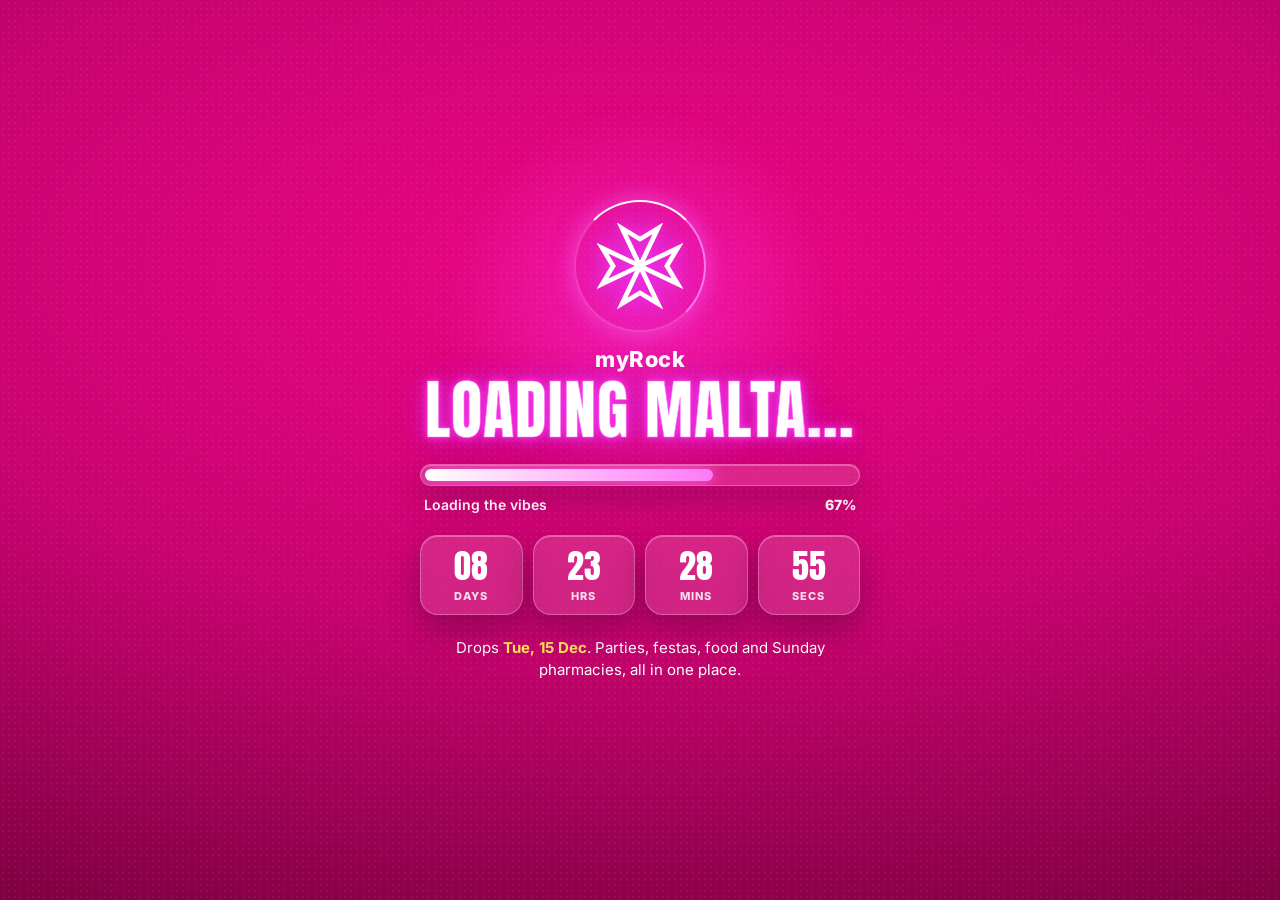
==== index.html @ fa62daae "Staying in: drop Wolt and Bolt Food, Knock only Co-Authored-By: Claude Opus 5.5 <noreply@anthropic.c" ====
<!doctype html>
<html lang="en">
<head>
  <meta charset="utf-8">
  <meta name="viewport" content="width=device-width, initial-scale=1, viewport-fit=cover">
  <title>myRock: what's on in Malta and Gozo</title>
  <meta name="description" content="What's on in Malta and Gozo this week: events, Sunday pharmacies, ferries, buses and island essentials.">
  <meta name="theme-color" content="#C8036F">
  <meta name="color-scheme" content="only light">
  <link rel="manifest" href="manifest.webmanifest">
  <link rel="icon" href="icons/icon-192.png">
  <link rel="apple-touch-icon" href="icons/apple-touch-icon.png">
  <meta property="og:title" content="myRock: Let's Rock it!">
  <meta property="og:description" content="What's on in Malta and Gozo this week.">
  <meta property="og:image" content="icons/icon-512.png">
  <link rel="preconnect" href="https://fonts.googleapis.com">
  <link rel="preconnect" href="https://fonts.gstatic.com" crossorigin>
  <link href="https://fonts.googleapis.com/css2?family=Anton&family=Inter:wght@400;600;800&display=swap" rel="stylesheet">
  <link rel="stylesheet" href="css/style.css">
  <script src="js/config.js"></script>
  <script>
    // Decide before anything is drawn: countdown screen or the real app.
    (function () {
      var c = window.MYROCK_CONFIG || {}, q = location.search;
      try {
        if (/[?&]preview=1/.test(q)) localStorage.setItem("myrock_preview", "1");
        if (/[?&]preview=0/.test(q)) localStorage.removeItem("myrock_preview");
      } catch (e) {}
      var preview = false; try { preview = localStorage.getItem("myrock_preview") === "1"; } catch (e) {}
      if (c.launchAt && Date.now() < Date.parse(c.launchAt) && !preview) document.documentElement.className += " is-loading";
    })();
  </script>
</head>
<body>
<section id="loading" class="loading" aria-label="myRock is loading">
  <div class="ld-glow" aria-hidden="true"></div>
  <div class="ld-inner">
    <div class="ld-logo" aria-hidden="true">
      <span class="ld-ring"></span>
      <svg viewBox="0 0 24 24" fill="none" stroke="#FFFFFF" stroke-width="1.3"><polygon points="12,12 7,1.5 12,4.5 17,1.5"/><polygon points="12,12 7,1.5 12,4.5 17,1.5" transform="rotate(90 12 12)"/><polygon points="12,12 7,1.5 12,4.5 17,1.5" transform="rotate(180 12 12)"/><polygon points="12,12 7,1.5 12,4.5 17,1.5" transform="rotate(270 12 12)"/></svg>
    </div>
    <p class="ld-brand">myRock</p>
    <h1 class="ld-title neon-text">Loading Malta<span class="ld-dots"><i>.</i><i>.</i><i>.</i></span></h1>
    <div class="ld-bar glass" role="progressbar" aria-valuemin="0" aria-valuemax="100" id="ldBar"><span class="ld-fill" id="ldFill"></span></div>
    <div class="ld-meta"><span id="ldLine">Loading the vibes</span><span id="ldPct">0%</span></div>
    <div class="ld-count" id="ldCount" aria-live="off">
      <div class="glass"><b id="ldD">00</b><span>days</span></div>
      <div class="glass"><b id="ldH">00</b><span>hrs</span></div>
      <div class="glass"><b id="ldM">00</b><span>mins</span></div>
      <div class="glass"><b id="ldS">00</b><span>secs</span></div>
    </div>
    <p class="ld-date">Drops <strong id="ldDate">Tue 15 Dec</strong>. Parties, festas, food and Sunday pharmacies, all in one place.</p>
    <div class="ld-socials" id="ldSocials"></div>
  </div>
</section>
<div id="top" class="page">

  <header class="topbar mr-in">
    <a href="#top" class="brand" aria-label="myRock home">
      <svg width="30" height="30" viewBox="0 0 24 24" fill="none" stroke="#FFFFFF" stroke-width="1.6" aria-hidden="true"><polygon points="12,12 7,1.5 12,4.5 17,1.5"/><polygon points="12,12 7,1.5 12,4.5 17,1.5" transform="rotate(90 12 12)"/><polygon points="12,12 7,1.5 12,4.5 17,1.5" transform="rotate(180 12 12)"/><polygon points="12,12 7,1.5 12,4.5 17,1.5" transform="rotate(270 12 12)"/></svg>
      <span class="brand-name">myRock</span>
    </a>
    <p class="slogan neon-text">Let's Rock it!</p>
  </header>

  <div class="wrap mr-in" style="animation-delay:60ms">
    <div class="news glass" aria-label="Latest from myRock">
      <span class="news-label"><span class="dot"></span>NEWS</span>
      <span class="news-track fade-x"><span class="ticker" id="ticker"></span></span>
    </div>
  </div>

  <div id="sampleBanner" class="wrap sample-banner" hidden>Sample preview: these are not real events.</div>

  <!-- DISCOVER VIEW -->
  <main id="view-discover" class="wrap main">

    <a id="adSlot" class="ad glass press mr-in" style="animation-delay:120ms" href="#">
      <span class="ad-logo" aria-hidden="true"><svg width="24" height="24" viewBox="0 0 24 24" fill="none" stroke="#fff" stroke-width="2" stroke-linecap="round"><line x1="12" y1="6" x2="12" y2="18"/><line x1="6" y1="12" x2="18" y2="12"/></svg></span>
      <span class="ad-text">
        <span class="kicker-sm">Sponsored</span>
        <span class="ad-title">Your ad here</span>
        <span class="ad-sub">Promote your venue, brand or event on myRock</span>
      </span>
      <span class="btn-white">Advertise</span>
    </a>

    <div class="when-row mr-in" style="animation-delay:150ms">
      <div class="seg glass" role="group" aria-label="When">
        <span class="seg-ind" id="whenInd" aria-hidden="true"></span>
        <button type="button" class="seg-btn press" data-when="tonight" aria-pressed="true">Tonight</button>
        <button type="button" class="seg-btn press" data-when="tomorrow" aria-pressed="false">Tomorrow</button>
        <button type="button" class="seg-btn press" data-when="weekend" aria-pressed="false">Weekend</button>
      </div>
      <label class="cal-btn glass press" aria-label="Pick a date">
        <svg width="20" height="20" viewBox="0 0 24 24" fill="none" stroke="currentColor" stroke-width="2" stroke-linecap="round" stroke-linejoin="round" aria-hidden="true"><rect x="3" y="5" width="18" height="16" rx="2"/><line x1="3" y1="10" x2="21" y2="10"/><line x1="8" y1="3" x2="8" y2="7"/><line x1="16" y1="3" x2="16" y2="7"/></svg>
        <input type="date" id="datePick" class="sr-only">
      </label>
    </div>
    <p id="whenLabel" class="when-label" aria-live="polite"></p>

    <div id="featured" class="mr-in" style="animation-delay:180ms"></div>

    <section class="section mr-in" style="animation-delay:240ms" aria-labelledby="thisWeekTitle">
      <div class="sec-head">
        <div>
          <span class="kicker">On the rock</span>
          <h2 id="thisWeekTitle" class="h2 neon-text">This week</h2>
        </div>
        <button type="button" class="si-btn press" id="stayinBtn" aria-haspopup="dialog">
          <svg width="22" height="22" viewBox="0 0 24 24" fill="none" stroke="currentColor" stroke-width="2" stroke-linecap="round" stroke-linejoin="round" aria-hidden="true"><path d="M4 11V8a3 3 0 0 1 3-3h10a3 3 0 0 1 3 3v3"/><path d="M2 13a2 2 0 0 1 4 0v2h12v-2a2 2 0 0 1 4 0v4a2 2 0 0 1-2 2H4a2 2 0 0 1-2-2z"/><line x1="5" y1="19" x2="5" y2="21"/><line x1="19" y1="19" x2="19" y2="21"/></svg>
          <span><b>Staying in?</b><small>We got you sorted</small></span>
        </button>
      </div>
      <div id="eventRow" class="row-outer"></div>
    </section>

    <section id="useful" class="section mr-in" style="animation-delay:300ms" aria-labelledby="essTitle">
      <div class="sec-head">
        <div>
          <span class="kicker">Sorted</span>
          <h2 id="essTitle" class="h2 neon-text">Island essentials</h2>
        </div>
        <div class="weather glass-dark" id="weather" role="group" aria-label="Malta weather now">
          <span id="wIcon" class="w-icon"></span>
          <span id="wTemp" class="w-temp">--°</span>
          <span class="w-text">
            <span id="wDesc" class="w-desc">Loading…</span>
            <span id="wSub" class="w-sub">Malta</span>
          </span>
        </div>
      </div>
      <div class="tiles">
        <a class="tile card press" id="ridesTile" href="https://www.publictransport.com.mt/tallinja-app/" target="_blank" rel="noopener noreferrer" aria-label="Rides: buses, Bolt, eCabs and Uber">
          <img src="images/bus.jpg" alt="" style="object-position:55% 60%" loading="lazy"><span class="pill">Rides</span></a>
        <a class="tile card press" id="ferryTile" href="https://www.gozochannel.com" target="_blank" rel="noopener noreferrer" aria-label="Ferries between Malta and Gozo">
          <img src="images/ferry.jpg" alt="" loading="lazy"><span class="pill">Ferries</span></a>
        <a class="tile card press" id="pharmTile" href="https://medicinesauthority.gov.mt/pharmacyroster" target="_blank" rel="noopener noreferrer" aria-label="Pharmacies open on Sundays and holidays">
          <img src="images/pharm.jpg" alt="" loading="lazy"><span class="pill">Pharmacies</span></a>
        <a class="tile card press" href="#knock" id="knockTile" aria-label="Food on Knock">
          <img src="images/knock2.jpg" alt="" loading="lazy"><span class="pill">Food</span></a>
        <div class="socials" id="socials">
          <span class="h2 neon-text socials-title">Our Socials</span>
          <div class="socials-row" id="socialLinks"></div>
        </div>
      </div>
    </section>

    <footer class="footer">
      <span class="foot-domain">myrockmalta.com</span>
      <span>Gerald's Media House</span>
      <span class="foot-small">Listings are for information. Always check details with the organiser.<br>Posters belong to their organisers. Want yours removed or updated? <a href="mailto:geraldsmediahouse@gmail.com?subject=myRock%20poster">Email us</a> and we sort it the same day.<br>Weather data by <a href="https://open-meteo.com/" target="_blank" rel="noopener noreferrer">Open-Meteo</a> (CC BY 4.0).</span>
    </footer>
  </main>

  <!-- KNOCK VIEW: the food billboard -->
  <main id="view-knock" class="wrap main knock" hidden>
    <section class="kn-hero glass">
      <span class="kn-glow" aria-hidden="true"></span>
      <img class="kn-logo" src="images/knock-logo.png" alt="Knock" width="84" height="84">
      <div class="kn-hero-txt">
        <span class="kicker">Food on the rock</span>
        <h2 class="h2 neon-text">Hungry? Knock knock.</h2>
        <p>Menus, deals and fresh posters from kitchens around Malta and Gozo.</p>
      </div>
    </section>
    <div id="knSample" class="sample-banner" hidden>Sample preview: these are not real restaurants.</div>
    <div id="knChips" class="kn-chips" role="group" aria-label="Pick a food" hidden></div>
    <div id="knFeed"><div class="skeleton" style="height:320px"></div></div>
    <p class="ph-note kn-note">Listings on Knock are paid placements. Prices, menus and opening hours are set by each restaurant, so check with them before you go.</p>
  </main>

  <!-- SAVED VIEW -->
  <main id="view-saved" class="wrap main" hidden>
    <section class="section">
      <div class="sec-head"><div><span class="kicker">Your picks</span><h2 class="h2 neon-text">Saved</h2></div></div>
      <div id="savedList" class="saved-list"></div>
    </section>
  </main>

  <nav class="tabbar glass" aria-label="Main">
    <span class="tab-ind" id="tabInd" aria-hidden="true"></span>
    <button type="button" class="tab press" data-tab="discover" aria-current="page">
      <span class="tab-ico"><svg width="21" height="21" viewBox="0 0 24 24" fill="none" stroke="currentColor" stroke-width="2" stroke-linecap="round" stroke-linejoin="round" aria-hidden="true"><circle cx="12" cy="12" r="9"/><polygon points="15.5 8.5 13.5 13.5 8.5 15.5 10.5 10.5"/></svg></span>Discover</button>
    <button type="button" class="tab press" data-tab="knock">
      <span class="tab-ico"><svg width="21" height="21" viewBox="0 0 24 24" fill="none" stroke="currentColor" stroke-width="2" stroke-linecap="round" stroke-linejoin="round" aria-hidden="true"><path d="M7 3v8a2 2 0 0 0 2 2h0a2 2 0 0 0 2-2V3"/><line x1="9" y1="13" x2="9" y2="21"/><path d="M17 21V3c-2.2 1.2-3 3.6-3 7v3h3"/></svg></span>Knock</button>
    <button type="button" class="tab press" data-tab="saved">
      <span class="tab-ico"><svg width="21" height="21" viewBox="0 0 24 24" fill="none" stroke="currentColor" stroke-width="2" stroke-linecap="round" stroke-linejoin="round" aria-hidden="true"><path d="M6 3h12v18l-6-4-6 4z"/></svg></span>Saved</button>
    <button type="button" class="tab press" data-tab="useful">
      <span class="tab-ico"><svg width="21" height="21" viewBox="0 0 24 24" fill="none" stroke="currentColor" stroke-width="2" stroke-linecap="round" stroke-linejoin="round" aria-hidden="true"><rect x="3" y="3" width="7" height="7" rx="1.5"/><rect x="14" y="3" width="7" height="7" rx="1.5"/><rect x="3" y="14" width="7" height="7" rx="1.5"/><rect x="14" y="14" width="7" height="7" rx="1.5"/></svg></span>Useful</button>
  </nav>
</div>

<div id="toast" class="toast" role="status" aria-live="polite"></div>

<!-- STAYIN SHEET -->
  <div class="sheet-wrap" id="stayinSheet" hidden>
    <div class="sheet-backdrop" data-close></div>
    <section class="sheet glass-dark" role="dialog" aria-modal="true" aria-labelledby="stayinTitle">
      <div class="sheet-grab" aria-hidden="true"></div>
      <div class="sheet-head">
        <div><span class="kicker">Sofa mode</span><h2 class="h2 neon-text" id="stayinTitle">Staying in</h2></div>
        <button class="sheet-x press" type="button" data-close aria-label="Close">✕</button>
      </div>
      <p class="si-lead">Not going out tonight? No shame. Here's what Malta is watching, and Knock for the food.</p>
      <div id="stayinBody"></div>
      <h3 class="si-h">Hungry?</h3>
      <div class="rd-list">
        <button type="button" class="ph-row rd-row glass press si-knock" data-knock>
          <span class="rd-badge" style="background:#C8036F">K</span>
          <div class="ph-txt"><b>Knock</b><span>Menus and deals from places near you, right here in myRock.</span></div><span class="ph-map">Open</span></button>
      </div>
      <p class="ph-note">Watch list from the official Netflix Top 10, updated every Wednesday. myRock isn't linked to Netflix.</p>
    </section>
  </div>
<!-- RIDES SHEET -->
  <div class="sheet-wrap" id="ridesSheet" hidden>
    <div class="sheet-backdrop" data-close></div>
    <section class="sheet glass-dark" role="dialog" aria-modal="true" aria-labelledby="ridesTitle">
      <div class="sheet-grab" aria-hidden="true"></div>
      <div class="sheet-head">
        <div><span class="kicker">Get around</span><h2 class="h2 neon-text" id="ridesTitle">Rides</h2></div>
        <button class="sheet-x press" type="button" data-close aria-label="Close">✕</button>
      </div>
      <div class="rd-list">
        <a class="ph-row rd-row glass press" href="https://www.publictransport.com.mt/tallinja-app/" target="_blank" rel="noopener noreferrer">
          <span class="rd-badge" style="background:#F5A300">🚌</span>
          <div class="ph-txt"><b>Tallinja</b><span>Public buses, Malta &amp; Gozo. Cheapest way around.</span></div><span class="ph-map">Open</span></a>
        <a class="ph-row rd-row glass press" href="https://bolt.eu/en-mt/" target="_blank" rel="noopener noreferrer">
          <span class="rd-badge" style="background:#2EB872">B</span>
          <div class="ph-txt"><b>Bolt</b><span>Most drivers on the island, usually the quickest pickup.</span></div><span class="ph-map">Open</span></a>
        <a class="ph-row rd-row glass press" href="https://www.ecabs.com.mt/" target="_blank" rel="noopener noreferrer">
          <span class="rd-badge" style="background:#111">e</span>
          <div class="ph-txt"><b>eCabs</b><span>The Maltese one. Best for booking ahead and for Gozo.</span></div><span class="ph-map">Open</span></a>
        <a class="ph-row rd-row glass press" href="https://m.uber.com/" target="_blank" rel="noopener noreferrer">
          <span class="rd-badge" style="background:#000">U</span>
          <div class="ph-txt"><b>Uber</b><span>Handy third price check when the others surge.</span></div><span class="ph-map">Open</span></a>
      </div>
      <p class="ph-hours">Tip: check two apps on Friday and Saturday nights, prices jump.</p>
      <p class="ph-note">myRock isn't linked to these companies. Prices and availability are set by each app.</p>
    </section>
  </div>

<!-- FERRIES SHEET -->
  <div class="sheet-wrap" id="ferrySheet" hidden>
    <div class="sheet-backdrop" data-close></div>
    <section class="sheet glass-dark" role="dialog" aria-modal="true" aria-labelledby="ferryTitle">
      <div class="sheet-grab" aria-hidden="true"></div>
      <div class="sheet-head">
        <div><span class="kicker">Malta ⇄ Gozo</span><h2 class="h2 neon-text" id="ferryTitle">Ferries</h2></div>
        <button class="sheet-x press" type="button" data-close aria-label="Close">✕</button>
      </div>
      <div class="fe-dir" role="tablist" aria-label="Direction">
        <button class="fe-dir-btn press" type="button" role="tab" aria-selected="true" data-dir="toGozo">To Gozo</button>
        <button class="fe-dir-btn press" type="button" role="tab" aria-selected="false" data-dir="toMalta">To Malta</button>
      </div>
      <div class="ph-days" id="feDays" role="tablist" aria-label="Choose a day"></div>
      <div id="feBody"></div>
      <p class="ph-note">Times from <a id="feSrcGc" href="https://www.gozochannel.com/ferry/schedule/" target="_blank" rel="noopener noreferrer">Gozo Channel</a> and <a id="feSrcHs" href="https://gozohighspeed.com/" target="_blank" rel="noopener noreferrer">Gozo Highspeed</a>, updated every night. Bad weather can cancel trips, so check with the operator before you go.</p>
    </section>
  </div>

  <!-- SUNDAY PHARMACIES SHEET -->
  <div class="sheet-wrap" id="pharmSheet" hidden>
    <div class="sheet-backdrop" data-close></div>
    <section class="sheet glass-dark" role="dialog" aria-modal="true" aria-labelledby="pharmTitle">
      <div class="sheet-grab" aria-hidden="true"></div>
      <div class="sheet-head">
        <div><span class="kicker">Open on duty</span><h2 class="h2 neon-text" id="pharmTitle">Pharmacies</h2></div>
        <button class="sheet-x press" type="button" data-close aria-label="Close">✕</button>
      </div>
      <div class="ph-days" id="phDays" role="tablist" aria-label="Choose a day"></div>
      <p class="ph-hours" id="phHours"></p>
      <label class="ph-search glass"><span aria-hidden="true">⌕</span><input id="phSearch" type="search" placeholder="Your town, e.g. Mosta" autocomplete="off"></label>
      <div class="ph-list" id="phList"></div>
      <p class="ph-note">Official roster from the <a id="phSource" href="https://medicinesauthority.gov.mt/pharmacyroster" target="_blank" rel="noopener noreferrer">Malta Medicines Authority</a>. Pharmacies sometimes swap shifts or change hours, so call ahead if it's urgent. Emergencies: 112.</p>
    </section>
  </div>
<script src="js/launch.js"></script>
<script src="js/knock.js"></script>
<script src="js/app.js"></script>
<script src="js/pharmacies.js"></script>
<script src="js/ferries.js"></script>
<script src="js/rides.js"></script>
<script src="js/stayin.js"></script>
</body>
</html>
---- css/style.css ----
/* myRock v1 styles. Colours: hot pink base, neon pink/purple glow, yellow accent. */
:root{
  --pink:#C8036F; --pink-hot:#EC0684; --pink-deep:#7A003F;
  --neon:#FF7AF6; --neon-2:#FF3CF0; --violet:#B026FF;
  --ink:#1A0024; --yellow:#FFE45C; --white:#FFFFFF;
  --r-sm:12px; --r-md:20px; --r-lg:28px;
  --spring:cubic-bezier(.34,1.56,.64,1); --ease:cubic-bezier(.2,.8,.2,1);
}
*{box-sizing:border-box}
html{scroll-behavior:smooth;color-scheme:only light}
body{margin:0;font-family:Inter,system-ui,sans-serif;color:#fff;background:var(--pink);-webkit-font-smoothing:antialiased;overflow-x:hidden}
a{color:#fff}
img{display:block;max-width:100%}
button{font:inherit}
.sr-only{position:absolute;width:1px;height:1px;overflow:hidden;clip:rect(0 0 0 0);white-space:nowrap;border:0;padding:0;margin:-1px}
[hidden]{display:none!important}

.page{min-height:100vh;display:flex;flex-direction:column;position:relative;overflow-x:clip;
  background-color:var(--pink);
  background-image:radial-gradient(rgba(255,255,255,.05) 1px,transparent 1.2px),radial-gradient(ellipse 120% 80% at 50% 30%,var(--pink-hot) 0%,var(--pink) 50%,var(--pink-deep) 100%);
  background-size:6px 6px,100% 100%;background-attachment:scroll,fixed}
.wrap{width:100%;max-width:1100px;margin:0 auto;padding:0 16px}
.main{padding-top:24px;display:flex;flex-direction:column;gap:28px;flex:1 0 auto;min-width:0}

/* Surfaces */
.glass{background:rgba(255,255,255,.13);-webkit-backdrop-filter:blur(18px);backdrop-filter:blur(18px);border:1px solid rgba(255,255,255,.28);box-shadow:inset 0 1px 0 rgba(255,255,255,.3),0 14px 34px rgba(20,0,30,.3)}
.glass-dark{background:rgba(40,4,52,.55);-webkit-backdrop-filter:blur(18px);backdrop-filter:blur(18px);border:1px solid rgba(255,255,255,.22);box-shadow:inset 0 1px 0 rgba(255,255,255,.18),0 14px 34px rgba(20,0,30,.3)}
.card{border:1px solid rgba(255,255,255,.24);box-shadow:0 16px 34px rgba(20,0,30,.42);transition:transform .25s var(--ease),box-shadow .25s ease}
@media (hover:hover){.card:hover{transform:translateY(-4px);box-shadow:0 0 0 1px rgba(255,122,246,.6),0 0 22px rgba(255,60,240,.45),0 20px 40px rgba(20,0,30,.45)}}
.press{transition:transform .14s var(--ease)}
.press:active{transform:scale(.96)}
.neon-text{color:#fff;-webkit-text-stroke:.6px rgba(255,122,246,.9);text-shadow:0 0 6px rgba(255,60,240,.9),0 0 16px rgba(255,60,240,.7),0 0 30px rgba(176,38,255,.6)}
.fade-x{-webkit-mask-image:linear-gradient(to right,transparent 0,#000 28px,#000 calc(100% - 28px),transparent 100%);mask-image:linear-gradient(to right,transparent 0,#000 28px,#000 calc(100% - 28px),transparent 100%)}
.pill{padding:6px 12px;border-radius:999px;background:rgba(26,0,36,.45);border:1px solid rgba(255,255,255,.5);-webkit-backdrop-filter:blur(8px);backdrop-filter:blur(8px);font-size:11px;font-weight:800;letter-spacing:.8px;text-transform:uppercase;color:#fff}
.btn-white{display:inline-flex;align-items:center;gap:6px;min-height:44px;padding:0 18px;border-radius:999px;background:#fff;color:var(--ink);font-size:14px;font-weight:800;box-shadow:0 0 16px rgba(255,108,245,.75);white-space:nowrap;border:0;cursor:pointer;text-decoration:none}

/* Header */
.topbar{width:100%;max-width:1100px;margin:0 auto;padding:22px 20px 14px;display:flex;align-items:center;justify-content:space-between;gap:12px}
.brand{display:flex;align-items:center;gap:10px;text-decoration:none;color:#fff}
.brand-name{font-weight:800;font-size:28px;line-height:1;letter-spacing:-.8px;text-shadow:0 0 20px rgba(255,108,245,.75)}
.slogan{margin:0;font-family:Anton,Impact,sans-serif;font-size:clamp(20px,5.6vw,36px);line-height:1.05;letter-spacing:.5px;text-transform:uppercase;white-space:nowrap}

/* News */
.news{display:flex;align-items:stretch;gap:6px;height:56px;padding:6px;border-radius:22px}
.news-label{flex-shrink:0;display:flex;align-items:center;gap:7px;padding:0 16px;border-radius:16px;background:#fff;color:var(--ink);font-size:12px;font-weight:800;letter-spacing:1px;box-shadow:0 0 16px rgba(255,108,245,.75)}
.dot{width:7px;height:7px;border-radius:50%;background:#F7069E;animation:dot 1.4s ease-in-out infinite}
.news-track{flex:1;min-width:0;overflow:hidden;display:flex;align-items:center}
.ticker{display:flex;align-items:center;white-space:nowrap;font-family:Anton,Impact,sans-serif;font-size:17px;letter-spacing:1.2px;text-transform:uppercase;text-shadow:0 0 10px rgba(255,108,245,.85);animation:ticker 36s linear infinite}
.ticker a{text-decoration:none}
.ticker .item{padding:0 18px}
.ticker .sep{color:var(--yellow)}
.sample-banner{margin-top:12px;font-size:13px;font-weight:800;text-align:center}
.sample-banner::before{content:"";}

/* Ad */
.ad{display:flex;align-items:center;gap:14px;min-height:92px;padding:14px 16px;border-radius:22px;text-decoration:none;color:#fff}
.ad-logo{flex-shrink:0;width:62px;height:62px;border-radius:16px;border:1.5px dashed rgba(255,255,255,.75);background:rgba(255,255,255,.12);display:flex;align-items:center;justify-content:center;overflow:hidden}
.ad-logo img{width:100%;height:100%;object-fit:cover}
.ad-text{flex:1;min-width:0;display:flex;flex-direction:column;gap:3px}
.kicker-sm{font-size:10px;font-weight:800;letter-spacing:1.6px;text-transform:uppercase;opacity:.85}
.ad-title{font-size:18px;font-weight:800;letter-spacing:-.3px}
.ad-sub{font-size:14px;font-weight:600;color:rgba(255,255,255,.9);white-space:nowrap;overflow:hidden;text-overflow:ellipsis}

/* When filter */
.when-row{display:flex;gap:10px;align-items:stretch}
.seg{position:relative;flex:1;max-width:420px;display:grid;grid-template-columns:repeat(3,minmax(0,1fr));padding:4px;border-radius:999px}
.seg-ind{position:absolute;top:4px;bottom:4px;left:4px;width:calc((100% - 8px)/3);border-radius:999px;background:#fff;box-shadow:0 0 18px rgba(255,108,245,.8);transition:transform .42s var(--spring)}
.seg-btn{position:relative;z-index:1;min-height:44px;border:0;border-radius:999px;background:transparent;color:#fff;font-size:15px;font-weight:800;cursor:pointer;transition:color .25s ease}
.seg-btn[aria-pressed="true"]{color:var(--ink)}
.cal-btn{flex-shrink:0;width:52px;border-radius:999px;color:#fff;display:flex;align-items:center;justify-content:center;cursor:pointer;position:relative}
.cal-btn.active{background:#fff;color:var(--ink);box-shadow:0 0 18px rgba(255,108,245,.8)}
.when-label{margin:-16px 0 0;font-size:14px;font-weight:700;opacity:.9}

/* Featured */
.featured{display:block;position:relative;height:340px;border-radius:var(--r-lg);background:#2D0848;text-decoration:none;overflow:hidden;border:1.5px solid var(--neon);animation:pulse 3.4s ease-in-out infinite}
.featured img,.ev img,.tile img{position:absolute;inset:0;width:100%;height:100%;object-fit:cover}
.scrim{position:absolute;inset:0;background:linear-gradient(to top,rgba(26,0,36,.94) 0%,rgba(26,0,36,.5) 45%,rgba(26,0,36,0) 78%)}
.featured .pill{position:absolute;top:18px;left:18px}
.f-bottom{position:absolute;left:20px;right:20px;bottom:20px;display:flex;align-items:flex-end;justify-content:space-between;gap:16px;flex-wrap:wrap}
.f-text{display:flex;flex-direction:column;gap:10px;min-width:0}
.f-title{font-family:Anton,Impact,sans-serif;font-size:clamp(36px,9vw,52px);line-height:.95;letter-spacing:.3px;color:var(--yellow);text-transform:uppercase;text-shadow:0 0 26px var(--yellow)}
.meta{display:flex;flex-wrap:wrap;gap:6px 16px;font-size:14px;font-weight:600;color:rgba(255,255,255,.96)}
.meta span{display:flex;align-items:center;gap:6px}

/* Section heads */
.section{display:flex;flex-direction:column;gap:12px;min-width:0}
.sec-head{display:flex;flex-wrap:wrap;align-items:flex-end;justify-content:space-between;gap:12px}
.kicker{display:block;font-size:12px;font-weight:800;letter-spacing:2.4px;text-transform:uppercase;opacity:.85;margin-bottom:4px}
.h2{margin:0;font-family:Anton,Impact,sans-serif;font-weight:400;font-size:34px;line-height:1;letter-spacing:.4px;text-transform:uppercase}

/* Event row */
.row-outer{width:100%;min-width:0;overflow:hidden;margin:0 -16px;padding:0 16px;box-sizing:content-box}
.row{display:flex;gap:16px;padding:12px 0 24px}
.row.scroll{overflow-x:auto;scroll-snap-type:x mandatory;scrollbar-width:none}
.row.scroll::-webkit-scrollbar{display:none}
.row.auto{width:max-content;animation:slide 50s linear infinite}
.row.auto:hover,.row.auto:active{animation-play-state:paused}
.ev-wrap{position:relative;flex:0 0 300px;width:300px;scroll-snap-align:start}
.ev{height:216px;position:relative;overflow:hidden;display:flex;flex-direction:column;justify-content:space-between;border-radius:24px;background:#2D0848;padding:16px;text-decoration:none;color:#fff}
.ev-top{position:relative;display:flex;justify-content:space-between;align-items:center;gap:8px;padding-right:48px}
.day{padding:6px 10px;border-radius:10px;background:#fff;color:var(--ink);font-size:12px;font-weight:800;letter-spacing:.6px;text-transform:uppercase;white-space:nowrap}
.ev-bottom{position:relative;display:flex;flex-direction:column;gap:6px}
.ev-title{font-family:Anton,Impact,sans-serif;font-size:28px;line-height:1;letter-spacing:.3px;text-transform:uppercase;display:-webkit-box;-webkit-line-clamp:2;-webkit-box-orient:vertical;overflow:hidden}
.ev-meta{display:flex;align-items:center;gap:6px;font-size:14px;font-weight:600;color:rgba(255,255,255,.95)}
.save-btn{position:absolute;z-index:2;top:12px;right:12px;width:44px;height:44px;border-radius:14px;border:1px solid rgba(255,255,255,.5);background:rgba(26,0,36,.45);-webkit-backdrop-filter:blur(8px);backdrop-filter:blur(8px);color:#fff;display:flex;align-items:center;justify-content:center;cursor:pointer;transition:transform .2s var(--spring)}
.save-btn[aria-pressed="true"]{background:#fff;color:#F7069E;box-shadow:0 0 16px rgba(255,108,245,.8)}
.save-btn[aria-pressed="true"] svg{fill:currentColor}
.save-btn.pop{animation:pop .35s var(--spring)}
.f-wrap{position:relative}
.f-wrap .save-btn{top:16px;right:16px}
.featured .pill{max-width:calc(100% - 90px)}

/* Empty states */
.empty{border-radius:var(--r-md);padding:28px 22px;display:flex;flex-direction:column;gap:12px;align-items:flex-start}
.empty-title{font-family:Anton,Impact,sans-serif;font-size:28px;line-height:1;text-transform:uppercase}
.empty p{margin:0;font-size:16px;line-height:1.5;color:rgba(255,255,255,.92);max-width:520px}

/* Weather */
.weather{display:flex;align-items:center;gap:12px;padding:10px 18px;border-radius:20px;min-height:60px}
.w-icon{display:flex;color:var(--yellow);filter:drop-shadow(0 0 6px rgba(255,228,92,.9))}
.w-temp{font-weight:400;font-size:32px;line-height:1;letter-spacing:-1px}
.w-text{display:flex;flex-direction:column;gap:2px}
.w-desc{font-size:14px;font-weight:800}
.w-sub{font-size:12px;font-weight:600;color:rgba(255,255,255,.9)}

/* Tiles */
.tiles{display:grid;grid-template-columns:repeat(auto-fit,minmax(150px,1fr));gap:12px}
.tile{position:relative;min-height:128px;border-radius:20px;overflow:hidden;display:block;background:#3A0636}
.tile .pill{position:absolute;top:10px;left:10px}
.socials{grid-column:span 2;min-height:128px;display:flex;flex-direction:column;align-items:center;justify-content:center;gap:14px}
.socials-title{font-size:32px}
.socials-row{display:flex;gap:12px;flex-wrap:wrap;justify-content:center}
.socials-row a{display:flex;align-items:center;gap:6px;min-height:48px;padding:0 20px;border-radius:999px;font-size:15px;font-weight:800;text-decoration:none}

/* Saved */
.saved-list{display:grid;grid-template-columns:repeat(auto-fill,minmax(280px,1fr));gap:16px}
.saved-list .ev-wrap{width:auto;flex:none}

/* Footer */
.footer{display:flex;flex-direction:column;align-items:center;gap:4px;padding:8px 0 0;font-size:13px;font-weight:600;color:rgba(255,255,255,.9);text-align:center}
.foot-domain{font-weight:800;letter-spacing:1px;color:#fff}
.foot-small{margin-top:8px;font-size:12px;font-weight:600;opacity:.85;line-height:1.5}

/* Tab bar */
.tabbar{position:sticky;bottom:calc(16px + env(safe-area-inset-bottom));z-index:10;margin:24px auto 16px;width:calc(100% - 28px);max-width:440px;height:70px;border-radius:28px;display:grid;grid-template-columns:repeat(3,minmax(0,1fr));padding:6px;box-shadow:inset 0 1px 0 rgba(255,255,255,.3),0 0 0 1px rgba(255,122,246,.35),0 0 24px rgba(255,60,240,.35),0 18px 40px rgba(20,0,30,.45)}
.tab-ind{position:absolute;top:6px;bottom:6px;left:6px;width:calc((100% - 12px)/3);border-radius:22px;background:#fff;box-shadow:0 0 18px rgba(255,108,245,.8);transition:transform .42s var(--spring)}
.tab{position:relative;z-index:1;display:flex;flex-direction:column;align-items:center;justify-content:center;gap:3px;border:0;background:transparent;border-radius:20px;color:#fff;font-size:12px;font-weight:800;cursor:pointer;transition:color .25s ease}
.tab[aria-current="page"]{color:var(--ink)}
.tab-ico{display:flex;transition:transform .32s var(--spring)}
.tab[aria-current="page"] .tab-ico{transform:scale(1.15) translateY(-1px)}

/* Toast */
.toast{position:fixed;left:50%;bottom:110px;transform:translate(-50%,20px);opacity:0;z-index:20;padding:12px 18px;border-radius:999px;background:#fff;color:var(--ink);font-weight:800;font-size:14px;box-shadow:0 0 18px rgba(255,108,245,.8);transition:opacity .2s ease,transform .3s var(--spring);pointer-events:none}
.toast.show{opacity:1;transform:translate(-50%,0)}

/* Skeleton */
.skeleton{background:linear-gradient(90deg,rgba(255,255,255,.10),rgba(255,255,255,.22),rgba(255,255,255,.10));background-size:200% 100%;animation:shimmer 1.2s linear infinite;border-radius:24px}

/* Motion */
.mr-in{animation:in .5s var(--ease) both}
@keyframes in{from{opacity:0;transform:translateY(18px)}to{opacity:1;transform:none}}
@keyframes ticker{from{transform:translateX(0)}to{transform:translateX(-50%)}}
@keyframes slide{from{transform:translateX(-50%)}to{transform:translateX(0)}}
@keyframes dot{0%,100%{opacity:1}50%{opacity:.35}}
@keyframes pop{0%{transform:scale(1)}40%{transform:scale(1.25)}100%{transform:scale(1)}}
@keyframes shimmer{from{background-position:200% 0}to{background-position:-200% 0}}
@keyframes pulse{0%,100%{box-shadow:0 0 0 1px rgba(255,122,246,.5),0 0 22px rgba(255,60,240,.7),0 0 50px rgba(176,38,255,.45),0 20px 44px rgba(20,0,30,.45)}50%{box-shadow:0 0 0 1px rgba(255,122,246,.35),0 0 14px rgba(255,60,240,.45),0 0 32px rgba(176,38,255,.3),0 20px 44px rgba(20,0,30,.45)}}
.view-in{animation:viewIn .32s var(--ease) both}
.view-in.from-left{animation-name:viewInL}
@keyframes viewIn{from{opacity:0;transform:translateX(30px)}to{opacity:1;transform:none}}
@keyframes viewInL{from{opacity:0;transform:translateX(-30px)}to{opacity:1;transform:none}}

@media (prefers-reduced-motion: reduce){
  *,*::before,*::after{animation:none!important;transition:none!important}
  html{scroll-behavior:auto}
}
@media (max-width:420px){
  .brand-name{font-size:24px}
  .featured{height:300px}
  .socials{grid-column:1/-1}
}

/* ===== Loading Malta (pre-launch countdown) ===== */
.loading{display:none}
.is-loading body{overflow:hidden}
.is-loading .page,.is-loading .tabbar,.is-loading #toast{display:none!important}
.is-loading .loading{display:flex;position:fixed;inset:0;z-index:50;align-items:center;justify-content:center;padding:28px 22px calc(28px + env(safe-area-inset-bottom));overflow-y:auto;
  background-color:var(--pink);
  background-image:radial-gradient(rgba(255,255,255,.05) 1px,transparent 1.2px),radial-gradient(ellipse 120% 80% at 50% 30%,var(--pink-hot) 0%,var(--pink) 50%,var(--pink-deep) 100%);
  background-size:6px 6px,100% 100%}
.ld-glow{position:absolute;width:420px;height:420px;left:50%;top:34%;transform:translate(-50%,-50%);border-radius:50%;background:radial-gradient(circle,rgba(255,60,240,.45),rgba(176,38,255,0) 65%);filter:blur(10px);animation:ldBreath 4s ease-in-out infinite;pointer-events:none}
.ld-inner{position:relative;width:100%;max-width:440px;text-align:center}
.ld-logo{position:relative;width:132px;height:132px;margin:0 auto 14px;display:flex;align-items:center;justify-content:center}
.ld-logo svg{width:86px;height:86px;filter:drop-shadow(0 0 8px rgba(255,60,240,.95)) drop-shadow(0 0 22px rgba(176,38,255,.7));animation:ldSpin 6s cubic-bezier(.7,0,.3,1) infinite}
.ld-ring{position:absolute;inset:0;border-radius:50%;border:2px solid rgba(255,255,255,.18);border-top-color:#fff;border-right-color:var(--neon);box-shadow:0 0 22px rgba(255,108,245,.55);animation:ldRing 1.1s linear infinite}
.ld-brand{margin:0;font-weight:800;font-size:22px;letter-spacing:.5px}
.ld-title{margin:6px 0 22px;font-family:Anton,Impact,sans-serif;font-weight:400;font-size:clamp(44px,13vw,64px);line-height:1;text-transform:uppercase;letter-spacing:1px}
.ld-dots i{font-style:normal;animation:ldDot 1.4s infinite}
.ld-dots i:nth-child(2){animation-delay:.2s}.ld-dots i:nth-child(3){animation-delay:.4s}
.ld-bar{height:22px;border-radius:999px;padding:4px;overflow:hidden}
.ld-fill{display:block;height:100%;width:1%;border-radius:999px;background:linear-gradient(90deg,#fff,var(--neon),#fff);background-size:200% 100%;box-shadow:0 0 16px rgba(255,108,245,.9);animation:ldShine 2s linear infinite;transition:width .8s var(--ease)}
.ld-meta{display:flex;justify-content:space-between;gap:12px;margin:10px 4px 22px;font-size:14px;font-weight:600;opacity:.92}
.ld-meta #ldPct{font-weight:800}
.ld-count{display:grid;grid-template-columns:repeat(4,1fr);gap:10px}
.ld-count div{border-radius:18px;padding:12px 4px 10px}
.ld-count b{display:block;font-family:Anton,Impact,sans-serif;font-weight:400;font-size:34px;line-height:1.05}
.ld-count span{font-size:11px;font-weight:800;letter-spacing:1px;text-transform:uppercase;opacity:.85}
.ld-date{margin:22px 0 18px;font-size:15px;line-height:1.5}
.ld-date strong{color:var(--yellow)}
.ld-socials{display:flex;flex-wrap:wrap;justify-content:center;gap:10px}
@keyframes ldSpin{0%,15%{transform:rotate(0) scale(1)}45%{transform:rotate(180deg) scale(1.08)}60%,75%{transform:rotate(180deg) scale(1)}100%{transform:rotate(360deg)}}
@keyframes ldRing{to{transform:rotate(360deg)}}
@keyframes ldDot{0%,60%,100%{opacity:.15}30%{opacity:1}}
@keyframes ldShine{from{background-position:200% 0}to{background-position:-200% 0}}
@keyframes ldBreath{0%,100%{opacity:.7;transform:translate(-50%,-50%) scale(.95)}50%{opacity:1;transform:translate(-50%,-50%) scale(1.05)}}

/* ===== Deep purple frosted glass pills (replaces the white ones) ===== */
.btn-white,.news-label,.seg-ind,.cal-btn.active,.day,.save-btn[aria-pressed="true"],.tab-ind,.toast{
  background:rgba(48,6,78,.62);-webkit-backdrop-filter:blur(16px) saturate(140%);backdrop-filter:blur(16px) saturate(140%);
  color:#fff;border:1px solid rgba(255,255,255,.28);
  box-shadow:inset 0 1px 0 rgba(255,255,255,.22),0 0 14px rgba(255,60,240,.45)}
.seg-btn[aria-pressed="true"],.tab[aria-current="page"]{color:#fff}
.news-label .dot{background:#FF7AF6;box-shadow:0 0 8px #FF3CF0}
.save-btn[aria-pressed="true"]{color:#FF7AF6}

/* News ticker: yellow headlines, purple dots */
.ticker{color:var(--yellow);text-shadow:0 0 8px rgba(255,228,92,.45),0 1px 2px rgba(40,4,60,.55)}
.ticker a{color:var(--yellow)}
.ticker .sep{color:#3A0761;text-shadow:0 0 6px rgba(176,38,255,.8);font-size:14px}
.news-label .dot{background:#B026FF;box-shadow:0 0 6px #B026FF,0 0 12px rgba(176,38,255,.8)}

/* News bar: frosted, semi-transparent glass */
.news.glass{
  background:linear-gradient(180deg,rgba(255,255,255,.26) 0%,rgba(255,255,255,.12) 55%,rgba(255,255,255,.18) 100%);
  -webkit-backdrop-filter:blur(26px) saturate(160%);backdrop-filter:blur(26px) saturate(160%);
  border:1px solid rgba(255,255,255,.42);
  box-shadow:inset 0 1px 0 rgba(255,255,255,.55),inset 0 -1px 0 rgba(255,255,255,.12),0 10px 28px rgba(40,0,50,.28)}

/* ===== Sunday pharmacies sheet ===== */
.sheet-open body{overflow:hidden}
.sheet-wrap{position:fixed;inset:0;z-index:40;display:flex;align-items:flex-end;justify-content:center}
.sheet-backdrop{position:absolute;inset:0;background:rgba(30,0,40,.45);-webkit-backdrop-filter:blur(4px);backdrop-filter:blur(4px);opacity:0;transition:opacity .25s ease}
.sheet{position:relative;width:100%;max-width:560px;max-height:88vh;overflow-y:auto;overscroll-behavior:contain;border-radius:28px 28px 0 0;padding:10px 18px calc(22px + env(safe-area-inset-bottom));transform:translateY(100%);transition:transform .32s var(--ease)}
.sheet-wrap.show .sheet{transform:none}.sheet-wrap.show .sheet-backdrop{opacity:1}
.sheet-grab{width:44px;height:5px;border-radius:9px;background:rgba(255,255,255,.4);margin:0 auto 10px}
.sheet-head{display:flex;justify-content:space-between;align-items:flex-start;gap:12px;margin-bottom:12px}
.sheet-x{width:42px;height:42px;border-radius:50%;border:1px solid rgba(255,255,255,.3);background:rgba(255,255,255,.12);color:#fff;font-size:16px;cursor:pointer}
.ph-days{display:flex;gap:8px;overflow-x:auto;padding-bottom:4px;scrollbar-width:none}
.ph-days::-webkit-scrollbar{display:none}
.ph-day{flex:0 0 auto;min-width:96px;padding:9px 14px;border-radius:16px;border:1px solid rgba(255,255,255,.28);background:rgba(255,255,255,.12);color:#fff;text-align:left;cursor:pointer;font:inherit}
.ph-day b{display:block;font-size:15px}.ph-day span{font-size:11px;opacity:.8;font-weight:600}
.ph-day[aria-selected="true"]{background:rgba(48,6,78,.62);-webkit-backdrop-filter:blur(16px);backdrop-filter:blur(16px);border-color:rgba(255,255,255,.35);box-shadow:inset 0 1px 0 rgba(255,255,255,.22),0 0 14px rgba(255,60,240,.45)}
.ph-hours{margin:12px 2px 10px;font-size:14px;font-weight:600;color:var(--yellow)}
.ph-search{display:flex;align-items:center;gap:10px;padding:0 14px;height:48px;border-radius:16px;margin-bottom:6px}
.ph-search span{font-size:20px;opacity:.8}
.ph-search input{flex:1;min-width:0;background:none;border:0;outline:0;color:#fff;font:inherit;font-size:16px}
.ph-search input::placeholder{color:rgba(255,255,255,.65)}
.ph-group{margin:14px 2px 8px;font-size:12px;font-weight:800;letter-spacing:2px;text-transform:uppercase;opacity:.85}
.ph-row{display:flex;align-items:center;gap:12px;padding:12px 12px 12px 14px;border-radius:18px;margin-bottom:8px;min-height:62px}
.ph-cross{flex:0 0 auto;width:34px;height:34px;border-radius:12px;display:grid;place-items:center;background:rgba(48,6,78,.62);color:#7CFFB2;font-size:16px;box-shadow:0 0 10px rgba(124,255,178,.35)}
.ph-txt{flex:1;min-width:0}.ph-txt b{display:block;font-size:15px;line-height:1.25}.ph-txt span{font-size:13px;opacity:.85}
.ph-map{flex:0 0 auto;padding:8px 14px;border-radius:999px;background:rgba(48,6,78,.62);border:1px solid rgba(255,255,255,.28);color:#fff;font-weight:800;font-size:13px;text-decoration:none}
.ph-empty{padding:18px 4px;opacity:.9}
.ph-note{margin:14px 2px 0;font-size:12px;line-height:1.5;opacity:.85}.ph-note a{color:#fff}
@media (prefers-reduced-motion:reduce){.sheet,.sheet-backdrop{transition:none}}

/* ===== Ferries sheet ===== */
.fe-dir{display:grid;grid-template-columns:1fr 1fr;gap:6px;padding:5px;border-radius:999px;background:rgba(255,255,255,.12);border:1px solid rgba(255,255,255,.28);margin-bottom:12px}
.fe-dir-btn{height:42px;border-radius:999px;border:1px solid transparent;background:none;color:#fff;font:inherit;font-weight:800;font-size:15px;cursor:pointer}
.fe-dir-btn[aria-selected="true"],.ph-day.fe-day[aria-selected="true"]{background:rgba(48,6,78,.62);-webkit-backdrop-filter:blur(16px);backdrop-filter:blur(16px);border-color:rgba(255,255,255,.3);box-shadow:inset 0 1px 0 rgba(255,255,255,.22),0 0 14px rgba(255,60,240,.45)}
.ph-day.fe-day{min-width:0;padding:10px 16px}
.fe-card{border-radius:22px;padding:14px;margin-top:12px;min-height:70px}
.fe-head{display:flex;justify-content:space-between;align-items:flex-start;gap:10px;margin-bottom:12px}
.fe-head b{display:block;font-size:16px}.fe-head span{font-size:12px;opacity:.85}
.fe-next{flex:0 0 auto;text-align:right;padding:6px 12px;border-radius:14px;background:rgba(48,6,78,.62);border:1px solid rgba(255,255,255,.25)}
.fe-next span{display:block;font-size:10px;font-weight:800;letter-spacing:1.5px;text-transform:uppercase;opacity:.85}
.fe-next b{font-size:20px;color:var(--yellow);line-height:1.1}.fe-next em{display:block;font-style:normal;font-size:11px;opacity:.9}
.fe-done span{letter-spacing:.5px;text-transform:none;font-size:12px}
.fe-times{display:flex;flex-wrap:wrap;gap:7px}
.fe-t{position:relative;display:inline-flex;flex-direction:column;align-items:center;min-width:62px;padding:7px 9px;border-radius:12px;background:rgba(255,255,255,.12);border:1px solid rgba(255,255,255,.2);font-weight:800;font-size:15px;font-variant-numeric:tabular-nums}
.fe-t small{font-size:10px;font-weight:600;opacity:.8;white-space:nowrap}
.fe-t sup{position:absolute;top:-6px;right:-4px;font-size:9px;padding:1px 4px;border-radius:6px;background:#3A0761;color:#fff}
.fe-t.past{opacity:.35}
.fe-t.next{background:rgba(48,6,78,.75);border-color:var(--yellow);color:var(--yellow);box-shadow:0 0 14px rgba(255,228,92,.45)}
.fe-none{opacity:.8;font-size:14px}
.fe-t.fe-gone{opacity:.5;font-size:13px;border-style:dashed}

/* ===== Rides sheet ===== */
.rd-row{text-decoration:none;color:#fff}
.rd-badge{flex:0 0 auto;width:42px;height:42px;border-radius:14px;display:grid;place-items:center;font-weight:900;font-size:20px;color:#fff;border:1px solid rgba(255,255,255,.3)}
.rd-row .ph-map{pointer-events:none}

/* Official posters: whole poster on a blurred copy of itself */
.featured img.poster-bg,.ev img.poster-bg{filter:blur(22px) brightness(.55) saturate(1.3);transform:scale(1.25)}
.featured img.poster-img,.ev img.poster-img{object-fit:contain;object-position:center top}
.poster-by{position:absolute;right:12px;bottom:8px;z-index:2;font-size:9px;font-weight:600;letter-spacing:.3px;opacity:.75;color:#fff;text-shadow:0 1px 3px rgba(0,0,0,.8)}
.featured .poster-by{bottom:auto;top:58px;right:18px}
/* Poster cards: poster sits in the top part, text underneath on a solid fade */
.has-poster img.poster-img{height:62%;top:0;bottom:auto}
.featured.has-poster img.poster-img{height:58%}
.has-poster .scrim{background:linear-gradient(180deg,rgba(20,0,30,0) 40%,rgba(20,0,30,.88) 62%,rgba(20,0,30,.97) 100%)!important}
.featured.has-poster .f-title,.featured.has-poster h3{font-size:clamp(26px,8vw,38px)!important}
.has-poster .poster-by{top:auto;bottom:auto;right:12px}
.ev.has-poster .poster-by{top:calc(62% - 18px)}
.featured.has-poster .poster-by{top:calc(58% - 18px);right:18px}
/* v2: poster gets its own zone, text gets a solid band below it */
.featured.has-poster{height:470px}
.featured.has-poster img.poster-img{height:250px;top:14px}
.featured.has-poster .scrim{background:linear-gradient(180deg,rgba(20,0,30,0) 0,rgba(20,0,30,0) 250px,rgba(20,0,30,.96) 285px)!important}
.featured.has-poster .f-title{font-size:26px!important;line-height:1.05}
.featured.has-poster .poster-by{top:248px;right:18px}
.ev.has-poster{height:250px}
.ev.has-poster img.poster-img{height:150px;top:0}
.ev.has-poster .scrim{background:linear-gradient(180deg,rgba(20,0,30,0) 0,rgba(20,0,30,0) 150px,rgba(20,0,30,.96) 170px)!important}
.ev.has-poster .poster-by{top:134px}
.ev{height:250px}
/* No poster: just the frosted purple-pink glass card, no clip art */
.ev.no-poster,.featured.no-poster{background:linear-gradient(145deg,rgba(176,38,255,.42) 0%,rgba(90,10,120,.55) 45%,rgba(255,30,150,.38) 100%);-webkit-backdrop-filter:blur(18px) saturate(1.4);backdrop-filter:blur(18px) saturate(1.4);border:1px solid rgba(255,255,255,.28);box-shadow:inset 0 1px 0 rgba(255,255,255,.25),0 10px 30px rgba(48,6,78,.35)}
.no-poster .scrim{background:linear-gradient(180deg,rgba(255,255,255,.08) 0%,rgba(48,6,78,0) 40%,rgba(48,6,78,.35) 100%)!important}
/* ===== Big-card feed (Malta Daily layout, myRock frosted purple) ===== */
.feed{display:flex;gap:12px;align-items:flex-start}
.feed-col{flex:1;min-width:0;display:flex;flex-direction:column;gap:14px}
.fd-wrap{position:relative}
.fd-wrap .save-btn{position:absolute;top:12px;right:12px;z-index:3}
.fd{display:flex;flex-direction:column;border-radius:22px;overflow:hidden;text-decoration:none;color:#fff;background:rgba(36,4,58,.78);-webkit-backdrop-filter:blur(16px) saturate(1.3);backdrop-filter:blur(16px) saturate(1.3);border:1px solid rgba(255,255,255,.18);box-shadow:0 10px 28px rgba(48,6,78,.35)}
.fd-img{position:relative;display:block;overflow:hidden;background:#24043a}
.fd-img .fd-bg{position:absolute;inset:0;width:100%;height:100%;object-fit:cover;filter:blur(22px) brightness(.55) saturate(1.3);transform:scale(1.25)}
.fd-img .fd-poster{position:relative;display:block;width:100%;height:auto;max-height:560px;object-fit:contain}
.fd-img .poster-by{position:absolute;right:10px;bottom:8px;top:auto;z-index:2}
.fd-band{position:relative;display:flex;flex-direction:column;gap:8px;padding:14px 52px 16px 16px}
.fd-chips{display:flex;align-items:center;gap:8px;flex-wrap:wrap}
.fd-chip{background:#FFD21F;color:#24043a;font-weight:800;font-size:12px;letter-spacing:.6px;text-transform:uppercase;padding:3px 8px;border-radius:6px}
.fd-day{font-size:12.5px;font-weight:700;color:rgba(255,255,255,.85)}
.fd-title{font-family:Anton,Impact,sans-serif;font-size:26px;line-height:1.05;letter-spacing:.3px;text-transform:uppercase}
.fd-meta{display:flex;align-items:center;gap:6px;font-size:13.5px;color:rgba(255,255,255,.82)}
.fd-meta svg{flex:none}
.fd-go{position:absolute;right:14px;bottom:16px;width:26px;height:26px;border-radius:6px;background:#FFD21F;color:#24043a;display:grid;place-items:center}
/* No poster: whole card is the frosted purple-pink glass */
.fd-glass{background:linear-gradient(145deg,rgba(176,38,255,.42) 0%,rgba(90,10,120,.55) 45%,rgba(255,30,150,.38) 100%);border:1px solid rgba(255,255,255,.28);box-shadow:inset 0 1px 0 rgba(255,255,255,.25),0 10px 30px rgba(48,6,78,.35)}
.fd-glass .fd-band{min-height:190px;justify-content:flex-end;padding-top:64px}
.fd-glass .fd-title{font-size:32px}
.fd-news .fd-band,.fd-ad .fd-band{min-height:150px;padding-top:18px}
.fd-news .fd-title{font-size:23px}
/* Featured: yellow band like the highlight cards */
.fd-hot .fd-band{background:#FFD21F;color:#24043a}
.fd-hot .fd-chip{background:#24043a;color:#FFD21F}
.fd-hot .fd-day,.fd-hot .fd-meta{color:#3a0a55}
.fd-hot .fd-go{background:#24043a;color:#FFD21F}
.fd-hot{border-color:#FFD21F;box-shadow:0 0 0 1px #FFD21F,0 12px 34px rgba(255,210,31,.25)}
.fd-glass.fd-hot{background:linear-gradient(145deg,rgba(176,38,255,.42),rgba(255,30,150,.38))}
@media (min-width:600px){.fd-title{font-size:22px}.fd-glass .fd-title{font-size:26px}}
#eventRow{overflow:visible}

/* ===== Knock: the food billboard ===== */
.tabbar{grid-template-columns:repeat(4,minmax(0,1fr))}
.tab-ind{width:calc((100% - 12px)/4)}
.tab{font-size:11.5px}
.on-knock .page{background-image:radial-gradient(rgba(255,255,255,.05) 1px,transparent 1.2px),radial-gradient(ellipse 120% 80% at 30% 10%,#FF0AA0 0%,#D4007A 45%,#8E0045 100%)}
.kn-hero{position:relative;overflow:hidden;display:flex;align-items:center;gap:16px;padding:18px;border-radius:var(--r-lg)}
.kn-glow{position:absolute;width:260px;height:260px;left:-60px;top:-90px;border-radius:50%;background:radial-gradient(circle,rgba(255,255,255,.35),rgba(255,10,160,0) 65%);animation:knGlow 5s ease-in-out infinite;pointer-events:none}
.kn-logo{position:relative;flex:none;width:84px;height:84px;border-radius:22px;border:1px solid rgba(255,255,255,.45);box-shadow:0 0 0 1px rgba(255,10,160,.6),0 0 26px rgba(255,10,160,.75);animation:knKnock 4.5s var(--ease) infinite}
.kn-hero-txt{position:relative;min-width:0}
.kn-hero .h2{font-size:clamp(26px,7.4vw,38px)}
.kn-hero p{margin:8px 0 0;font-size:14.5px;line-height:1.45;color:rgba(255,255,255,.92)}
.kn-chips{display:flex;gap:8px;overflow-x:auto;padding:2px 2px 6px;scrollbar-width:none;margin-bottom:-12px}
.kn-chips::-webkit-scrollbar{display:none}
.kn-chip{flex:none;min-height:40px;padding:0 16px;border-radius:999px;border:1px solid rgba(255,255,255,.3);background:rgba(255,255,255,.13);color:#fff;font-weight:800;font-size:14px;cursor:pointer;transition:background .25s ease,box-shadow .25s ease,transform .3s var(--spring)}
.kn-chip[aria-pressed="true"]{background:rgba(48,6,78,.62);-webkit-backdrop-filter:blur(16px);backdrop-filter:blur(16px);box-shadow:inset 0 1px 0 rgba(255,255,255,.22),0 0 14px rgba(255,60,240,.55);transform:scale(1.05)}
.kn .fd-band{padding-right:16px}
.kn-deal{font-weight:800;font-size:16px;line-height:1.3;color:var(--yellow);text-shadow:0 0 10px rgba(255,228,92,.35)}
.fd-hot .kn-deal{color:#7A003F;text-shadow:none}
.kn-actions{display:flex;flex-wrap:wrap;gap:8px;margin-top:4px}
.kn-btn{display:inline-flex;align-items:center;gap:6px;min-height:42px;padding:0 14px;border-radius:999px;background:rgba(48,6,78,.62);border:1px solid rgba(255,255,255,.28);color:#fff;font-weight:800;font-size:13.5px;text-decoration:none;box-shadow:inset 0 1px 0 rgba(255,255,255,.2)}
.fd-hot .kn-btn{background:#24043a;color:#FFD21F;border-color:#24043a}
.kn-top{animation:pulse 3.4s ease-in-out infinite}
.kn-pitch{border:1.5px dashed rgba(255,255,255,.6)}
.kn-pitch .fd-band{min-height:200px}
.kn-plus{position:absolute;top:16px;right:16px;width:48px;height:48px;border-radius:16px;display:grid;place-items:center;border:1.5px dashed rgba(255,255,255,.75);background:rgba(255,255,255,.12);animation:knKnock 4.5s var(--ease) infinite 1.2s}
.kn-empty .btn-white{text-decoration:none}
.kn-note{margin:-8px 2px 0}
.kn-in{animation:in .45s var(--ease) both}
.feed-col .kn-in:nth-child(2){animation-delay:70ms}.feed-col .kn-in:nth-child(3){animation-delay:140ms}.feed-col .kn-in:nth-child(n+4){animation-delay:200ms}
@keyframes knKnock{0%,70%,100%{transform:rotate(0)}74%{transform:rotate(-7deg) scale(1.04)}78%{transform:rotate(5deg) scale(1.04)}82%{transform:rotate(-4deg)}86%{transform:rotate(0)}}
@keyframes knGlow{0%,100%{transform:translate(0,0);opacity:.7}50%{transform:translate(40px,30px);opacity:1}}
/* Staying in */
.si-btn{display:inline-flex;align-items:center;gap:10px;padding:10px 16px 10px 12px;border-radius:18px;color:#fff;font:inherit;cursor:pointer;text-align:left;min-height:52px;background:linear-gradient(145deg,rgba(176,38,255,.45),rgba(255,30,150,.35));-webkit-backdrop-filter:blur(14px) saturate(1.4);backdrop-filter:blur(14px) saturate(1.4);border:1px solid rgba(255,255,255,.35);box-shadow:inset 0 1px 0 rgba(255,255,255,.25),0 8px 22px rgba(48,6,78,.3)}
.si-btn span{display:flex;flex-direction:column;line-height:1.15}
.si-btn b{font-size:15px;font-weight:800}
.si-btn small{font-size:12px;color:#FFD21F;font-weight:700}
.si-lead{margin:2px 0 6px;color:rgba(255,255,255,.88);font-size:14.5px;line-height:1.45}
.si-sub{margin:10px 0 0;color:#FFD21F;font-weight:700;font-size:13px}
.si-h{margin:16px 0 8px;font-family:Anton,Impact,sans-serif;font-weight:400;font-size:20px;letter-spacing:.6px;text-transform:uppercase}
.si-list{list-style:none;margin:0;padding:0;display:flex;flex-direction:column;gap:8px}
.si-item{display:flex;align-items:center;gap:12px;padding:12px 14px;border-radius:16px;color:#fff;text-decoration:none;min-height:44px}
.si-rank{flex:none;width:30px;font-family:Anton,Impact,sans-serif;font-size:26px;line-height:1;color:#FFD21F;text-align:center}
.si-t{flex:1;font-weight:700;font-size:14.5px;line-height:1.3}
.si-new,.si-wk{flex:none;font-size:11px;font-weight:800;padding:3px 8px;border-radius:8px;text-transform:uppercase;letter-spacing:.4px}
.si-new{background:#FFD21F;color:#24043a}
.si-wk{background:rgba(255,255,255,.14);color:rgba(255,255,255,.85)}
.si-knock{width:100%;font:inherit;text-align:left;cursor:pointer;border:0}
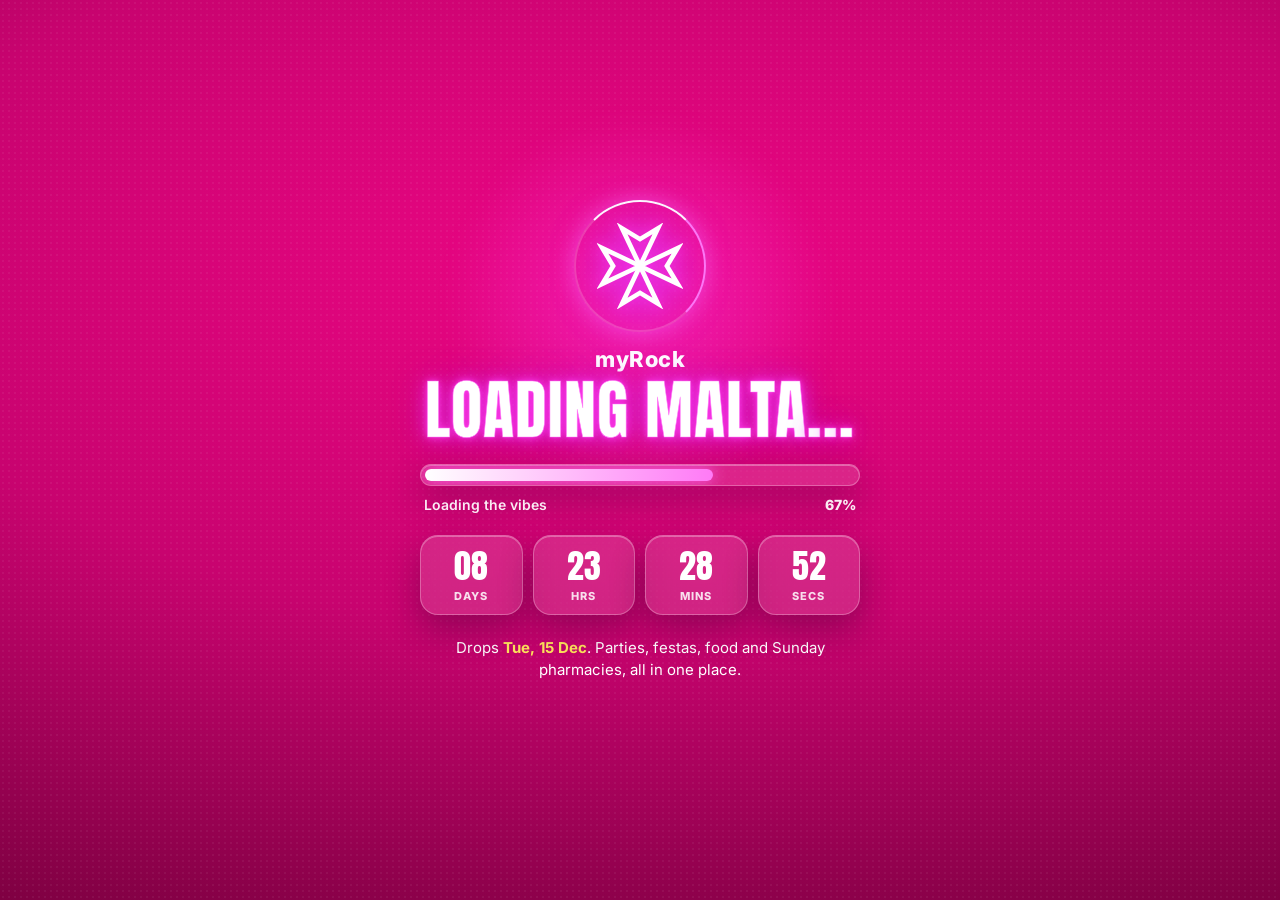
==== commit ee4fcba7: "Staying in: football tonight/tomorrow, streaming apps in Malta Co-Authored-By: Claude Opus 5.5 <nore" ====
--- a/index.html
+++ b/index.html
@@ -202,7 +202,17 @@
         <div><span class="kicker">Sofa mode</span><h2 class="h2 neon-text" id="stayinTitle">Staying in</h2></div>
         <button class="sheet-x press" type="button" data-close aria-label="Close">✕</button>
       </div>
-      <p class="si-lead">Not going out tonight? No shame. Here's what Malta is watching, and Knock for the food.</p>
+      <p class="si-lead">Not going out tonight? No shame. Football, what Malta is watching, and Knock for the food.</p>
+      <div id="stayinFootball"></div>
+      <h3 class="si-h">Stream it</h3>
+      <div class="si-apps">
+        <a class="si-app glass press" href="https://www.netflix.com/" target="_blank" rel="noopener noreferrer"><span class="si-logo" style="background:#E50914">N</span>Netflix</a>
+        <a class="si-app glass press" href="https://www.hbomax.com/" target="_blank" rel="noopener noreferrer"><span class="si-logo" style="background:#002BE7">H</span>HBO Max</a>
+        <a class="si-app glass press" href="https://www.disneyplus.com/" target="_blank" rel="noopener noreferrer"><span class="si-logo" style="background:#113CCF">D+</span>Disney+</a>
+        <a class="si-app glass press" href="https://www.primevideo.com/" target="_blank" rel="noopener noreferrer"><span class="si-logo" style="background:#1A98FF">P</span>Prime Video</a>
+        <a class="si-app glass press" href="https://tv.apple.com/" target="_blank" rel="noopener noreferrer"><span class="si-logo" style="background:#111">tv</span>Apple TV</a>
+        <a class="si-app glass press" href="https://tvmi.mt/" target="_blank" rel="noopener noreferrer"><span class="si-logo" style="background:#C8102E">mi</span>TVMi (free)</a>
+      </div>
       <div id="stayinBody"></div>
       <h3 class="si-h">Hungry?</h3>
       <div class="rd-list">
@@ -210,7 +220,7 @@
           <span class="rd-badge" style="background:#C8036F">K</span>
           <div class="ph-txt"><b>Knock</b><span>Menus and deals from places near you, right here in myRock.</span></div><span class="ph-map">Open</span></button>
       </div>
-      <p class="ph-note">Watch list from the official Netflix Top 10, updated every Wednesday. myRock isn't linked to Netflix.</p>
+      <p class="ph-note">Watch list from the official Netflix Top 10, updated every Wednesday. Fixtures from football-data.org, kick-off in Malta time. myRock isn't linked to any of these services.</p>
     </section>
   </div>
 <!-- RIDES SHEET -->
--- a/css/style.css
+++ b/css/style.css
@@ -398,3 +398,11 @@
 .si-new{background:#FFD21F;color:#24043a}
 .si-wk{background:rgba(255,255,255,.14);color:rgba(255,255,255,.85)}
 .si-knock{width:100%;font:inherit;text-align:left;cursor:pointer;border:0}
+.si-apps{display:grid;grid-template-columns:repeat(3,1fr);gap:8px}
+.si-app{display:flex;flex-direction:column;align-items:center;gap:6px;padding:12px 6px;border-radius:16px;color:#fff;text-decoration:none;font-weight:700;font-size:12.5px;text-align:center;min-height:44px}
+.si-logo{width:40px;height:40px;border-radius:12px;display:grid;place-items:center;font-weight:900;font-size:15px;color:#fff;border:1px solid rgba(255,255,255,.25)}
+.fb-item{flex-wrap:wrap;row-gap:4px}
+.fb-lg{flex:0 0 100%;font-size:11px;font-weight:800;letter-spacing:.6px;text-transform:uppercase;color:#FFD21F}
+.fb-item em{font-style:normal;opacity:.6;font-weight:600}
+.fb-time{flex:none;font-family:Anton,Impact,sans-serif;font-size:20px;color:#fff}
+.fb-live{flex:none;font-size:12px;font-weight:800;padding:3px 8px;border-radius:8px;background:#FF2E63;color:#fff}
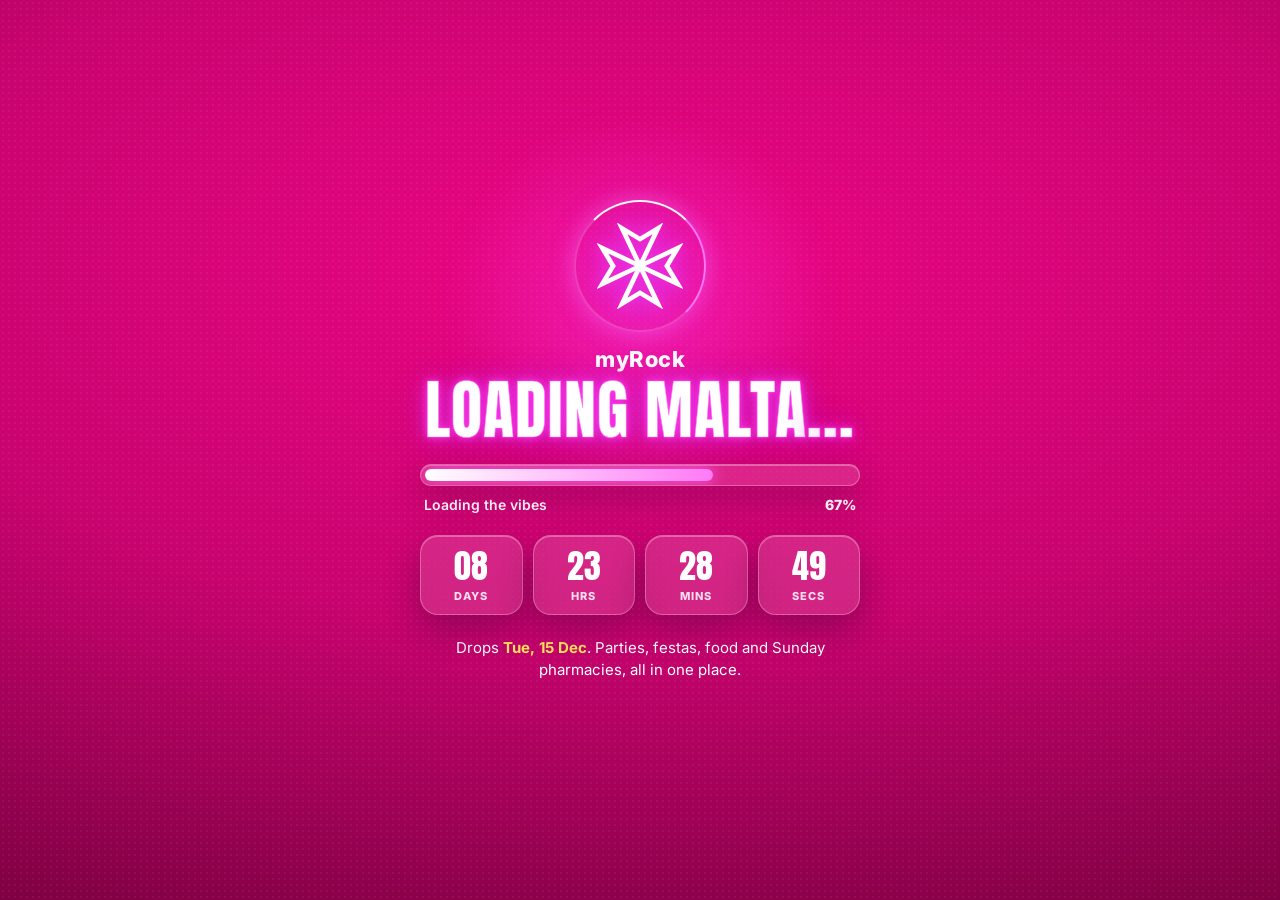
==== commit 6c4ad599: "Staying in v2: big frosted football and watch cards, platform tabs, titles open on IMDb Co-Authored-" ====
--- a/index.html
+++ b/index.html
@@ -196,31 +196,21 @@
 <!-- STAYIN SHEET -->
   <div class="sheet-wrap" id="stayinSheet" hidden>
     <div class="sheet-backdrop" data-close></div>
-    <section class="sheet glass-dark" role="dialog" aria-modal="true" aria-labelledby="stayinTitle">
+    <section class="sheet glass-dark si-sheet" role="dialog" aria-modal="true" aria-labelledby="stayinTitle">
       <div class="sheet-grab" aria-hidden="true"></div>
       <div class="sheet-head">
         <div><span class="kicker">Sofa mode</span><h2 class="h2 neon-text" id="stayinTitle">Staying in</h2></div>
         <button class="sheet-x press" type="button" data-close aria-label="Close">✕</button>
       </div>
-      <p class="si-lead">Not going out tonight? No shame. Football, what Malta is watching, and Knock for the food.</p>
+      <p class="si-lead">Not going out tonight? We got you sorted: the big games, what Malta is bingeing, and food on Knock.</p>
       <div id="stayinFootball"></div>
-      <h3 class="si-h">Stream it</h3>
-      <div class="si-apps">
-        <a class="si-app glass press" href="https://www.netflix.com/" target="_blank" rel="noopener noreferrer"><span class="si-logo" style="background:#E50914">N</span>Netflix</a>
-        <a class="si-app glass press" href="https://www.hbomax.com/" target="_blank" rel="noopener noreferrer"><span class="si-logo" style="background:#002BE7">H</span>HBO Max</a>
-        <a class="si-app glass press" href="https://www.disneyplus.com/" target="_blank" rel="noopener noreferrer"><span class="si-logo" style="background:#113CCF">D+</span>Disney+</a>
-        <a class="si-app glass press" href="https://www.primevideo.com/" target="_blank" rel="noopener noreferrer"><span class="si-logo" style="background:#1A98FF">P</span>Prime Video</a>
-        <a class="si-app glass press" href="https://tv.apple.com/" target="_blank" rel="noopener noreferrer"><span class="si-logo" style="background:#111">tv</span>Apple TV</a>
-        <a class="si-app glass press" href="https://tvmi.mt/" target="_blank" rel="noopener noreferrer"><span class="si-logo" style="background:#C8102E">mi</span>TVMi (free)</a>
-      </div>
-      <div id="stayinBody"></div>
+      <div id="stayinWatch"></div>
       <h3 class="si-h">Hungry?</h3>
-      <div class="rd-list">
-        <button type="button" class="ph-row rd-row glass press si-knock" data-knock>
-          <span class="rd-badge" style="background:#C8036F">K</span>
-          <div class="ph-txt"><b>Knock</b><span>Menus and deals from places near you, right here in myRock.</span></div><span class="ph-map">Open</span></button>
-      </div>
-      <p class="ph-note">Watch list from the official Netflix Top 10, updated every Wednesday. Fixtures from football-data.org, kick-off in Malta time. myRock isn't linked to any of these services.</p>
+      <button type="button" class="si-knock-card press" data-knock>
+        <span class="si-knock-logo">Knock</span>
+        <span class="si-knock-txt"><b>Order your night in</b><small>Menus and deals from kitchens around Malta, right here in myRock.</small></span>
+      </button>
+      <p class="ph-note">Tap any show or film to see its IMDb page and ratings, then decide for yourself. Netflix list: official Netflix Top 10 for Malta. Other platforms: most popular titles available in Malta, data from TMDB (this product uses the TMDB API but is not endorsed or certified by TMDB). Football: football-data.org, kick-off in Malta time. myRock isn't linked to any streaming service.</p>
     </section>
   </div>
 <!-- RIDES SHEET -->
--- a/css/style.css
+++ b/css/style.css
@@ -406,3 +406,38 @@
 .fb-item em{font-style:normal;opacity:.6;font-weight:600}
 .fb-time{flex:none;font-family:Anton,Impact,sans-serif;font-size:20px;color:#fff}
 .fb-live{flex:none;font-size:12px;font-weight:800;padding:3px 8px;border-radius:8px;background:#FF2E63;color:#fff}
+/* Staying in v2: big frosted cards */
+.si-sheet{max-height:92vh}
+.fb-grid{display:flex;flex-direction:column;gap:10px}
+.fb-card{display:flex;flex-direction:column;gap:10px;padding:16px 18px;border-radius:22px;background:linear-gradient(145deg,rgba(176,38,255,.38),rgba(90,10,120,.5) 50%,rgba(255,30,150,.32));-webkit-backdrop-filter:blur(16px) saturate(1.4);backdrop-filter:blur(16px) saturate(1.4);border:1px solid rgba(255,255,255,.28);box-shadow:inset 0 1px 0 rgba(255,255,255,.22),0 10px 26px rgba(48,6,78,.3)}
+.fb-top{display:flex;align-items:center;justify-content:space-between;gap:8px}
+.fb-teams{display:flex;align-items:center;gap:10px;font-family:Anton,Impact,sans-serif;font-size:24px;line-height:1.1;text-transform:uppercase;letter-spacing:.3px}
+.fb-teams span{flex:1;min-width:0}
+.fb-teams span:last-child{text-align:right}
+.fb-teams em{flex:none;font-style:normal;font-family:Inter,system-ui,sans-serif;font-size:13px;font-weight:800;color:#FFD21F}
+.fb-time{font-family:Anton,Impact,sans-serif;font-size:24px;line-height:1;color:#fff}
+.fb-ft{font-size:12px;font-weight:800;padding:4px 9px;border-radius:8px;background:rgba(255,255,255,.16)}
+.fb-live{font-size:12px;font-weight:800;padding:4px 9px;border-radius:8px;background:#FF2E63;color:#fff}
+.wt-tabs{display:flex;gap:8px;overflow-x:auto;padding:2px 2px 10px;scrollbar-width:none}
+.wt-tabs::-webkit-scrollbar{display:none}
+.wt-tab{flex:none;min-height:44px;padding:0 18px;border-radius:999px;border:1px solid rgba(255,255,255,.3);background:rgba(255,255,255,.1);color:#fff;font:inherit;font-weight:800;font-size:14px;cursor:pointer;-webkit-backdrop-filter:blur(12px);backdrop-filter:blur(12px)}
+.wt-tab[aria-selected="true"]{background:#fff;color:#4a0a6e;box-shadow:0 0 18px rgba(255,108,245,.7)}
+.wt-group{margin:14px 0 8px;font-size:12px;font-weight:800;letter-spacing:1.4px;text-transform:uppercase;color:rgba(255,255,255,.75)}
+.wt-grid{display:grid;grid-template-columns:repeat(2,minmax(0,1fr));gap:12px}
+.wt-card{display:flex;flex-direction:column;border-radius:20px;overflow:hidden;text-decoration:none;color:#fff;background:rgba(36,4,58,.78);border:1px solid rgba(255,255,255,.18);box-shadow:0 10px 24px rgba(48,6,78,.3)}
+.wt-img{position:relative;display:block;aspect-ratio:2/3;background:#24043a}
+.wt-img img{width:100%;height:100%;object-fit:cover;display:block}
+.wt-num{position:absolute;left:10px;bottom:6px;font-family:Anton,Impact,sans-serif;font-size:44px;line-height:1;color:#FFD21F;text-shadow:0 2px 12px rgba(0,0,0,.6)}
+.wt-glass{background:linear-gradient(145deg,rgba(176,38,255,.42),rgba(90,10,120,.55) 45%,rgba(255,30,150,.38));border-color:rgba(255,255,255,.28)}
+.wt-bignum{display:block;padding:14px 14px 0;font-family:Anton,Impact,sans-serif;font-size:56px;line-height:1;color:#FFD21F}
+.wt-band{display:flex;flex-direction:column;gap:6px;padding:10px 12px 12px;flex:1}
+.wt-chips{display:flex;gap:6px;flex-wrap:wrap}
+.wt-kind{font-size:10.5px;font-weight:800;padding:3px 7px;border-radius:7px;background:#FFD21F;color:#24043a;text-transform:uppercase;letter-spacing:.4px}
+.wt-title{font-family:Anton,Impact,sans-serif;font-size:19px;line-height:1.1;text-transform:uppercase;letter-spacing:.3px}
+.wt-imdb{margin-top:auto;font-size:12px;font-weight:800;color:#FFD21F}
+.si-knock-card{display:flex;align-items:center;gap:14px;width:100%;padding:16px;border-radius:22px;border:1px solid rgba(255,255,255,.28);background:linear-gradient(145deg,rgba(176,38,255,.42),rgba(255,30,150,.38));color:#fff;font:inherit;text-align:left;cursor:pointer;min-height:72px}
+.si-knock-logo{flex:none;width:64px;height:64px;border-radius:18px;display:grid;place-items:center;background:linear-gradient(145deg,#ff2e93,#b0036a);font-weight:900;font-size:15px;box-shadow:0 6px 18px rgba(200,3,111,.5)}
+.si-knock-txt{display:flex;flex-direction:column;gap:3px}
+.si-knock-txt b{font-family:Anton,Impact,sans-serif;font-weight:400;font-size:22px;text-transform:uppercase}
+.si-knock-txt small{font-size:13px;color:rgba(255,255,255,.85);line-height:1.4}
+@media (min-width:600px){.wt-grid{grid-template-columns:repeat(3,minmax(0,1fr))}}
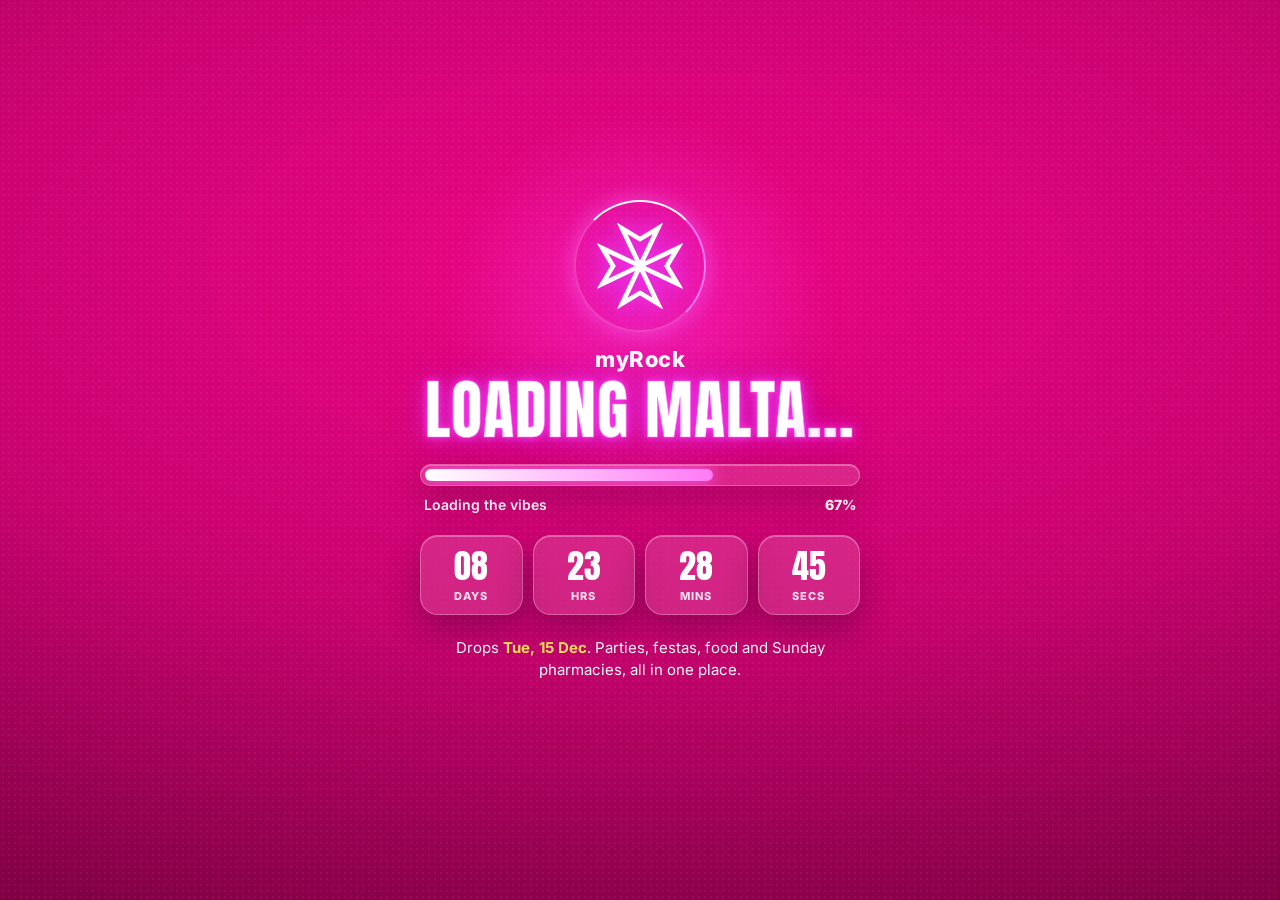
==== commit 52e1e7c4: "Staying in: weekly myRock film picks with original genre cards and in-app film detail Co-Authored-By" ====
--- a/index.html
+++ b/index.html
@@ -202,15 +202,16 @@
         <div><span class="kicker">Sofa mode</span><h2 class="h2 neon-text" id="stayinTitle">Staying in</h2></div>
         <button class="sheet-x press" type="button" data-close aria-label="Close">✕</button>
       </div>
-      <p class="si-lead">Not going out tonight? We got you sorted: the big games, what Malta is bingeing, and food on Knock.</p>
+      <p class="si-lead">Not going out tonight? We got you sorted: the big games, this week's film picks, and food on Knock.</p>
       <div id="stayinFootball"></div>
       <div id="stayinWatch"></div>
+      <div class="fm-detail" id="filmDetail" hidden></div>
       <h3 class="si-h">Hungry?</h3>
       <button type="button" class="si-knock-card press" data-knock>
         <span class="si-knock-logo">Knock</span>
         <span class="si-knock-txt"><b>Order your night in</b><small>Menus and deals from kitchens around Malta, right here in myRock.</small></span>
       </button>
-      <p class="ph-note">Tap any show or film to see its IMDb page and ratings, then decide for yourself. Netflix list: official Netflix Top 10 for Malta. Other platforms: most popular titles available in Malta, data from TMDB (this product uses the TMDB API but is not endorsed or certified by TMDB). Football: football-data.org, kick-off in Malta time. myRock isn't linked to any streaming service.</p>
+      <p class="ph-note">Film picks chosen by myRock every week. IMDb ratings rounded, they can move a little. Football: football-data.org, kick-off in Malta time.</p>
     </section>
   </div>
 <!-- RIDES SHEET -->
--- a/css/style.css
+++ b/css/style.css
@@ -441,3 +441,44 @@
 .si-knock-txt b{font-family:Anton,Impact,sans-serif;font-weight:400;font-size:22px;text-transform:uppercase}
 .si-knock-txt small{font-size:13px;color:rgba(255,255,255,.85);line-height:1.4}
 @media (min-width:600px){.wt-grid{grid-template-columns:repeat(3,minmax(0,1fr))}}
+/* Film picks: original myRock cards, no posters */
+.fm-grid{display:grid;grid-template-columns:repeat(2,minmax(0,1fr));gap:12px}
+.fm-card{position:relative;display:flex;flex-direction:column;gap:6px;padding:0 0 12px;border-radius:22px;overflow:hidden;border:1px solid rgba(255,255,255,.28);background:rgba(36,4,58,.8);color:#fff;font:inherit;text-align:left;cursor:pointer;box-shadow:0 10px 24px rgba(48,6,78,.3)}
+.fm-art{position:relative;display:block;aspect-ratio:3/4;overflow:hidden}
+.fm-art::before,.fm-d-top::before{content:"";position:absolute;inset:0;background:var(--fm-bg)}
+.fm-glow{position:absolute;width:140%;height:70%;left:-20%;top:-10%;background:radial-gradient(closest-side,var(--fm-glow),transparent);opacity:.85;filter:blur(6px)}
+.fm-art::after{content:"";position:absolute;inset:0;background:repeating-linear-gradient(135deg,rgba(255,255,255,.06) 0 2px,transparent 2px 14px)}
+.fm-year{position:absolute;right:10px;bottom:4px;z-index:1;font-family:Anton,Impact,sans-serif;font-size:46px;line-height:1;color:rgba(255,255,255,.9);text-shadow:0 0 18px var(--fm-glow)}
+.fm-title{padding:4px 12px 0;font-family:Anton,Impact,sans-serif;font-size:20px;line-height:1.08;text-transform:uppercase;letter-spacing:.3px}
+.fm-meta{display:flex;flex-wrap:wrap;align-items:center;gap:6px;padding:0 12px}
+.fm-genre{font-size:10.5px;font-weight:800;padding:3px 7px;border-radius:7px;background:#FFD21F;color:#24043a;text-transform:uppercase;letter-spacing:.4px}
+.fm-imdb{font-size:12px;font-weight:800;color:#FFD21F}
+.fm-crime{--fm-bg:linear-gradient(160deg,#1a0010,#5c0026 55%,#b0003a);--fm-glow:#ff2e63}
+.fm-thriller{--fm-bg:linear-gradient(160deg,#060a1f,#1d1450 55%,#5a1a8c);--fm-glow:#7c5cff}
+.fm-classic{--fm-bg:linear-gradient(160deg,#2a1800,#6b4300 55%,#c8902a);--fm-glow:#ffd36b}
+.fm-comedy{--fm-bg:linear-gradient(160deg,#5a0040,#c8036f 55%,#ff6fb5);--fm-glow:#ffe0f0}
+.fm-scifi{--fm-bg:linear-gradient(160deg,#001a24,#004a5e 55%,#00a3b5);--fm-glow:#5ff6ff}
+.fm-action{--fm-bg:linear-gradient(160deg,#1f0800,#7a2200 55%,#ff6a00);--fm-glow:#ffb347}
+.fm-animation{--fm-bg:linear-gradient(160deg,#22004a,#7a1fc8 55%,#ff9a3c);--fm-glow:#ffe08a}
+.fm-drama{--fm-bg:linear-gradient(160deg,#0a0f24,#203a6b 55%,#4f7fc8);--fm-glow:#a8c8ff}
+.fm-detail{position:relative}
+.si-sheet:has(.fm-detail:not([hidden])) > :not(.fm-detail):not(.sheet-grab){display:none}
+.fm-d-top{position:relative;overflow:hidden;margin:4px -2px 0;padding:16px 18px 20px;border-radius:24px;min-height:220px;display:flex;flex-direction:column;justify-content:flex-end;gap:6px}
+.fm-d-top > *{position:relative;z-index:1}
+.fm-d-top .fm-glow{z-index:0}
+.fm-back{position:absolute!important;top:14px;left:14px;min-height:44px;padding:0 16px;border-radius:999px;border:1px solid rgba(255,255,255,.35);background:rgba(0,0,0,.25);color:#fff;font:inherit;font-weight:800;cursor:pointer;-webkit-backdrop-filter:blur(10px);backdrop-filter:blur(10px)}
+.fm-d-genre{align-self:flex-start;font-size:11px;font-weight:800;padding:3px 8px;border-radius:7px;background:#FFD21F;color:#24043a;text-transform:uppercase;letter-spacing:.4px}
+.fm-d-title{margin:0;font-family:Anton,Impact,sans-serif;font-weight:400;font-size:40px;line-height:1;text-transform:uppercase}
+.fm-d-facts{margin:0;font-weight:700;color:rgba(255,255,255,.9)}
+.fm-d-body{display:flex;flex-direction:column;gap:12px;padding:16px 2px 6px}
+.fm-score{display:flex;align-items:center;gap:12px;padding:12px 16px;border-radius:18px;background:rgba(255,255,255,.08);border:1px solid rgba(255,255,255,.2)}
+.fm-score-n{font-family:Anton,Impact,sans-serif;font-size:44px;line-height:1;color:#FFD21F}
+.fm-score-l{display:flex;flex-direction:column;font-weight:800}
+.fm-score-l small{font-weight:600;opacity:.75}
+.fm-awards{margin:0;font-weight:700;color:#FFD21F}
+.fm-about{margin:0;font-size:15.5px;line-height:1.55;color:rgba(255,255,255,.92)}
+.fm-take{margin:0;padding:12px 14px;border-radius:16px;background:linear-gradient(145deg,rgba(176,38,255,.35),rgba(255,30,150,.3));font-size:14.5px;line-height:1.45}
+.fm-row{display:flex;flex-direction:column;gap:2px;padding-top:10px;border-top:1px solid rgba(255,255,255,.14)}
+.fm-row span{font-size:11px;font-weight:800;letter-spacing:1px;text-transform:uppercase;color:rgba(255,255,255,.65)}
+.fm-row b{font-size:15px}
+@media (min-width:600px){.fm-grid{grid-template-columns:repeat(3,minmax(0,1fr))}}
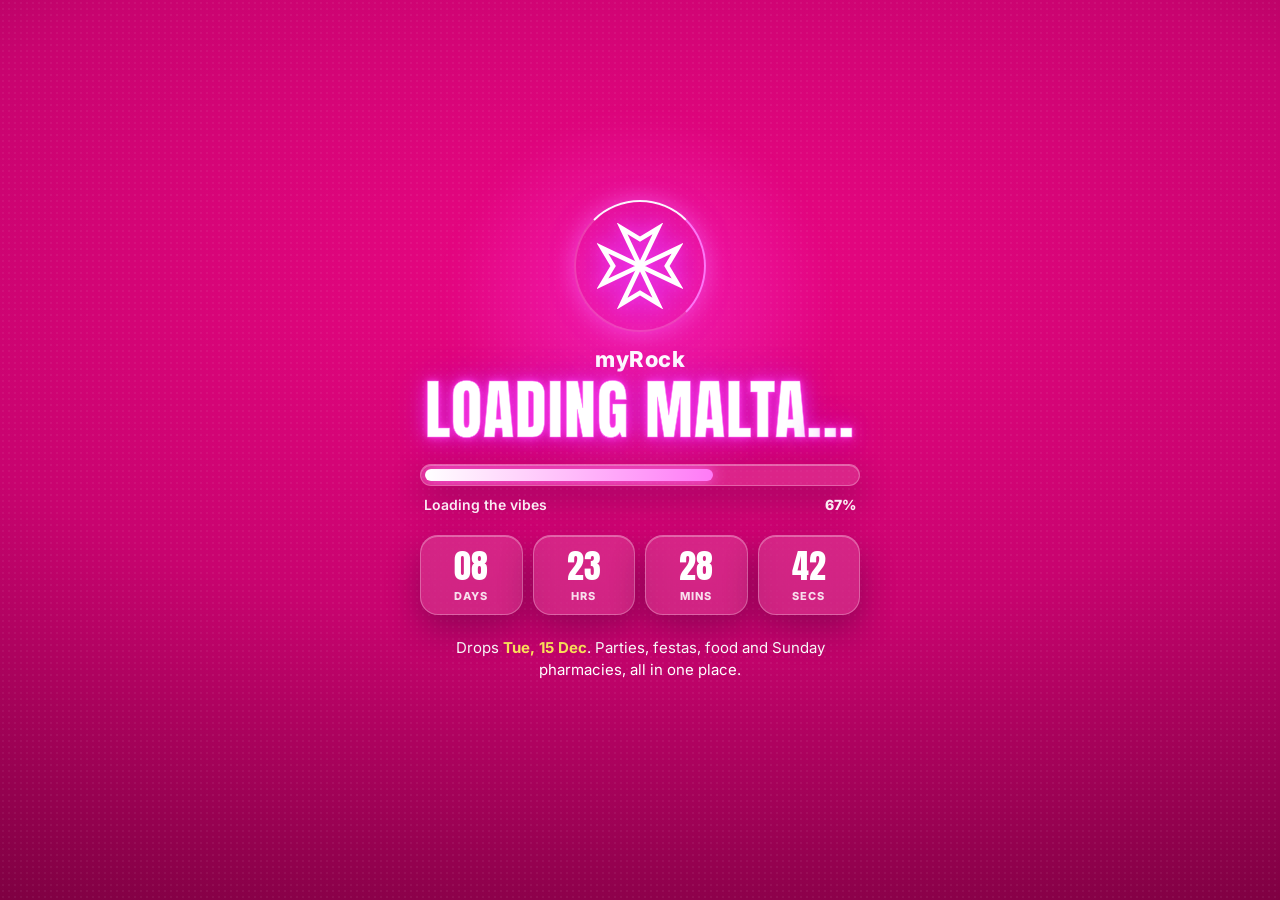
==== commit 27a32f15: "Staying in: PS5 game of the week card and in-app article (GTA VI) Co-Authored-By: Claude Fable 5.2 <" ====
--- a/index.html
+++ b/index.html
@@ -202,8 +202,9 @@
         <div><span class="kicker">Sofa mode</span><h2 class="h2 neon-text" id="stayinTitle">Staying in</h2></div>
         <button class="sheet-x press" type="button" data-close aria-label="Close">✕</button>
       </div>
-      <p class="si-lead">Not going out tonight? We got you sorted: the big games, this week's film picks, and food on Knock.</p>
+      <p class="si-lead">Not going out tonight? We got you sorted: the big games, the game of the week, this week's film picks, and food on Knock.</p>
       <div id="stayinFootball"></div>
+      <div id="stayinGame"></div>
       <div id="stayinWatch"></div>
       <div class="fm-detail" id="filmDetail" hidden></div>
       <h3 class="si-h">Hungry?</h3>
--- a/css/style.css
+++ b/css/style.css
@@ -482,3 +482,20 @@
 .fm-row span{font-size:11px;font-weight:800;letter-spacing:1px;text-transform:uppercase;color:rgba(255,255,255,.65)}
 .fm-row b{font-size:15px}
 @media (min-width:600px){.fm-grid{grid-template-columns:repeat(3,minmax(0,1fr))}}
+.fm-has-pic{aspect-ratio:2/3}
+.fm-has-pic::before,.fm-has-pic::after{display:none}
+.fm-pic{width:100%;height:100%;object-fit:cover;display:block}
+.fm-d-pic{min-height:0;padding:0;aspect-ratio:2/3;max-height:62vh;width:100%}
+.fm-d-pic::before{display:none}
+.fm-d-top .fm-d-img{position:absolute;inset:0;width:100%;height:100%;object-fit:cover;z-index:0}
+.fm-d-pic::after{content:"";position:absolute;inset:0;z-index:0;background:linear-gradient(180deg,rgba(20,0,30,.25) 0,rgba(20,0,30,0) 30%,rgba(20,0,30,.92) 100%)}
+.fm-d-pic > :not(.fm-d-img){margin-left:18px;margin-right:18px}
+.fm-d-pic .fm-d-facts{margin-bottom:18px}
+.gm-card{display:flex;width:100%;border-radius:22px;overflow:hidden;border:1px solid #FFD21F;background:rgba(36,4,58,.82);color:#fff;font:inherit;text-align:left;cursor:pointer;padding:0;box-shadow:0 0 0 1px #FFD21F,0 12px 30px rgba(255,210,31,.18)}
+.gm-img{flex:none;width:42%;aspect-ratio:2/3;object-fit:cover;display:block}
+.gm-txt{flex:1;min-width:0;display:flex;flex-direction:column;align-items:flex-start;gap:8px;padding:14px}
+.gm-title{font-family:Anton,Impact,sans-serif;font-size:26px;line-height:1.05;text-transform:uppercase}
+.gm-hook{font-size:13.5px;line-height:1.4;color:rgba(255,255,255,.88)}
+.gm-score{font-size:12.5px;font-weight:700;color:rgba(255,255,255,.85)}
+.gm-score b{font-family:Anton,Impact,sans-serif;font-weight:400;font-size:28px;color:#FFD21F;margin-right:4px}
+.gm-more{margin-top:auto;font-weight:800;font-size:13px;color:#FFD21F}
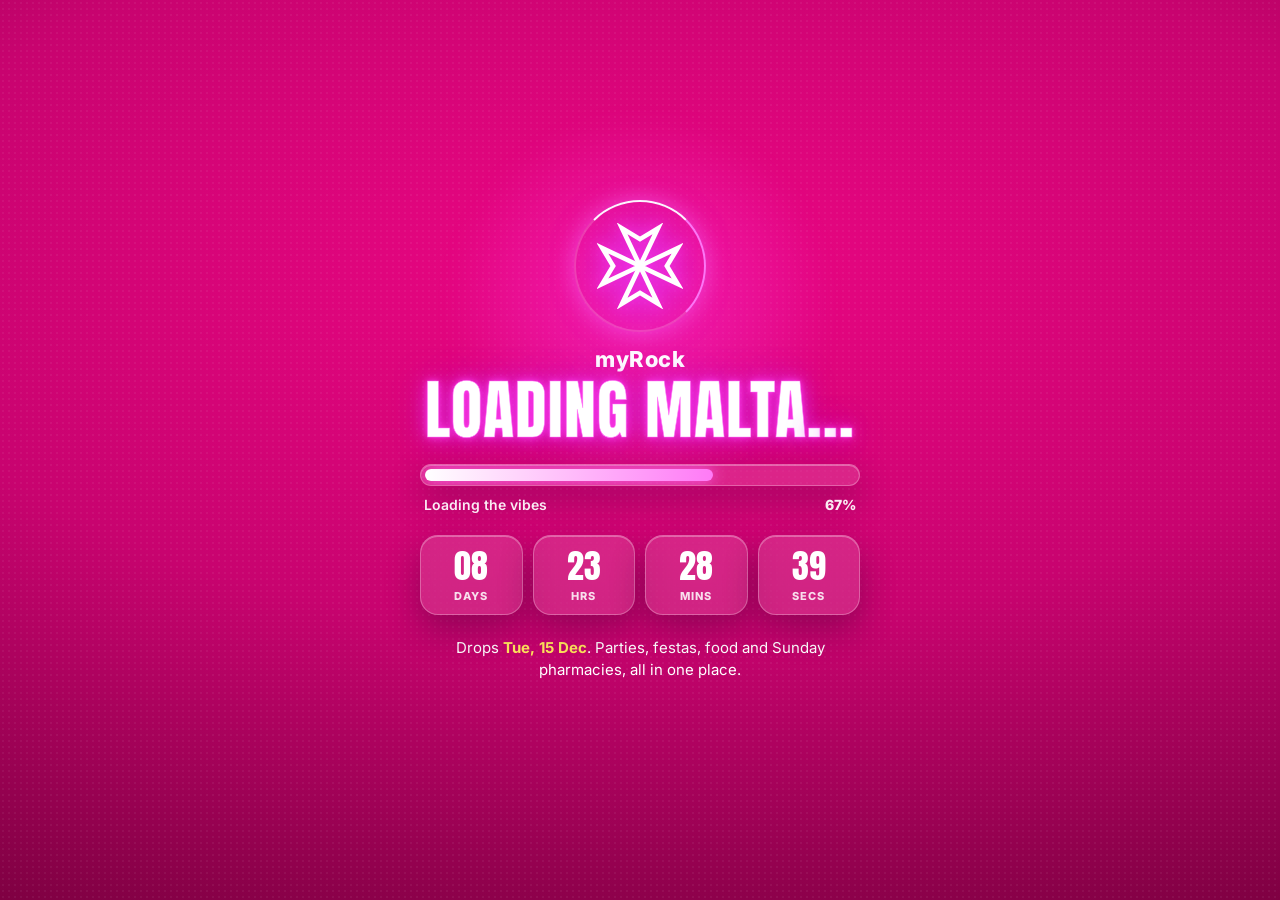
==== commit c643e2b2: "Staying in: design polish (jump chips, rating badges, flat glass system, entry motion) Co-Authored-B" ====
--- a/index.html
+++ b/index.html
@@ -202,17 +202,18 @@
         <div><span class="kicker">Sofa mode</span><h2 class="h2 neon-text" id="stayinTitle">Staying in</h2></div>
         <button class="sheet-x press" type="button" data-close aria-label="Close">✕</button>
       </div>
-      <p class="si-lead">Not going out tonight? We got you sorted: the big games, the game of the week, this week's film picks, and food on Knock.</p>
+      <p class="si-lead">Not going out tonight? No shame. We got you sorted.</p>
+      <div class="si-nav" id="stayinNav" role="navigation" aria-label="Jump to"></div>
       <div id="stayinFootball"></div>
       <div id="stayinGame"></div>
       <div id="stayinWatch"></div>
       <div class="fm-detail" id="filmDetail" hidden></div>
-      <h3 class="si-h">Hungry?</h3>
+      <h3 class="si-h" id="stayinFood">Hungry?</h3>
       <button type="button" class="si-knock-card press" data-knock>
         <span class="si-knock-logo">Knock</span>
         <span class="si-knock-txt"><b>Order your night in</b><small>Menus and deals from kitchens around Malta, right here in myRock.</small></span>
       </button>
-      <p class="ph-note">Film picks chosen by myRock every week. IMDb ratings rounded, they can move a little. Football: football-data.org, kick-off in Malta time.</p>
+      <p class="ph-note">Film and game picks chosen by myRock every week. Ratings are rounded and can move a little.</p>
     </section>
   </div>
 <!-- RIDES SHEET -->
--- a/css/style.css
+++ b/css/style.css
@@ -499,3 +499,62 @@
 .gm-score{font-size:12.5px;font-weight:700;color:rgba(255,255,255,.85)}
 .gm-score b{font-family:Anton,Impact,sans-serif;font-weight:400;font-size:28px;color:#FFD21F;margin-right:4px}
 .gm-more{margin-top:auto;font-weight:800;font-size:13px;color:#FFD21F}
+/* Frosted purple band under each film poster */
+.fm-card{padding:0}
+.fm-band{position:relative;z-index:1;display:flex;flex-direction:column;gap:6px;flex:1;padding:10px 0 12px;background:rgba(48,6,78,.55);-webkit-backdrop-filter:blur(16px) saturate(1.5);backdrop-filter:blur(16px) saturate(1.5);border-top:1px solid rgba(255,255,255,.28);box-shadow:inset 0 1px 0 rgba(255,255,255,.12)}
+.fm-pcard{background:#24043a}
+.fm-pcard .fm-art{position:static}
+.fm-pcard .fm-pic{position:absolute;inset:0;width:100%;height:100%;object-fit:cover;object-position:center top}
+.fm-pcard .fm-art.fm-has-pic{aspect-ratio:auto;height:0;padding-top:128%;overflow:visible}
+/* Film cards: square and flat, glass band only */
+.fm-card{border-radius:0;border:0;box-shadow:none}
+.fm-band{border-top:0;box-shadow:none;background:rgba(48,6,78,.5)}
+/* Game card: frosted glass text panel over the artwork, flat like the film cards */
+.gm-card{position:relative;border-radius:0;box-shadow:none;border:1px solid #FFD21F;background:#24043a;min-height:250px}
+.gm-img{position:absolute;inset:0;width:100%;height:100%;aspect-ratio:auto;object-fit:cover;object-position:center 22%}
+.gm-txt{position:relative;z-index:1;margin-left:42%;background:rgba(48,6,78,.5);-webkit-backdrop-filter:blur(16px) saturate(1.5);backdrop-filter:blur(16px) saturate(1.5)}
+/* Game card: artwork back on the left, uncovered; text on see-through glass */
+.gm-card{background:transparent;min-height:0}
+.gm-img{position:static;width:42%;height:auto;aspect-ratio:2/3;object-position:center}
+.gm-txt{margin-left:0;background:rgba(72,12,110,.35)}
+/* Game card text panel: same purple-to-pink gradient as the Knock card, still see-through */
+.gm-txt{background:linear-gradient(145deg,rgba(176,38,255,.42),rgba(255,30,150,.38))}
+/* ===== Staying in: final polish ===== */
+.si-lead{font-size:15px;margin-bottom:10px}
+.si-nav{display:flex;gap:8px;overflow-x:auto;padding:2px 0 6px;scrollbar-width:none}
+.si-nav::-webkit-scrollbar{display:none}
+.si-chip{flex:none;min-height:44px;padding:0 18px;border-radius:999px;border:1px solid rgba(255,255,255,.3);background:linear-gradient(145deg,rgba(176,38,255,.42),rgba(255,30,150,.38));color:#fff;font:inherit;font-weight:800;font-size:14px;cursor:pointer}
+.si-chip:active{background:#fff;color:#4a0a6e}
+.si-h{margin:26px 0 10px;font-size:26px;line-height:1;display:flex;align-items:center;gap:10px;scroll-margin-top:12px}
+.si-h::before{content:"";flex:none;width:6px;height:22px;background:#FFD21F}
+#stayinGame,#stayinWatch,#stayinFootball{scroll-margin-top:12px}
+.si-sub{margin:0 0 12px}
+/* film cards */
+.fm-grid{gap:10px}
+.fm-rate{position:absolute;top:8px;left:8px;z-index:2;padding:4px 8px;background:#FFD21F;color:#24043a;font-weight:800;font-size:12.5px;line-height:1}
+.fm-title{font-size:21px;padding:2px 12px 0}
+.fm-meta{gap:8px}
+.fm-yr{font-size:12.5px;font-weight:700;color:rgba(255,255,255,.8)}
+.fm-genre,.fm-d-genre{border-radius:0}
+.fm-card{transition:transform .18s cubic-bezier(.2,.9,.3,1.2)}
+.fm-card:active{transform:scale(.97)}
+/* game card */
+.gm-title{font-size:28px}
+.gm-more{align-self:flex-start;padding:9px 14px;background:#FFD21F;color:#24043a;font-size:13px}
+.gm-card{transition:transform .18s cubic-bezier(.2,.9,.3,1.2)}
+.gm-card:active{transform:scale(.98)}
+/* Knock card: same flat glass language */
+.si-knock-card{border-radius:0;border:0}
+.si-knock-logo{border-radius:0;box-shadow:none}
+/* detail page */
+.fm-d-top{border-radius:0;margin:4px 0 0}
+.fm-score,.fm-take{border-radius:0;border:0}
+.fm-score{background:linear-gradient(145deg,rgba(176,38,255,.42),rgba(255,30,150,.38))}
+.fm-take{border-left:4px solid #FFD21F}
+.fm-back{border-radius:0;background:rgba(48,6,78,.6)}
+/* motion: cards rise in, detail slides up */
+@keyframes fmIn{from{opacity:0;transform:translateY(18px)}to{opacity:1;transform:none}}
+.sheet-wrap.show .fm-card{animation:fmIn .38s cubic-bezier(.2,.8,.2,1) both;animation-delay:calc(var(--i,0) * 35ms + 120ms)}
+.sheet-wrap.show .gm-card{animation:fmIn .38s cubic-bezier(.2,.8,.2,1) both;animation-delay:60ms}
+.fm-detail:not([hidden]){animation:fmIn .28s cubic-bezier(.2,.8,.2,1) both}
+@media (prefers-reduced-motion:reduce){.sheet-wrap.show .fm-card,.sheet-wrap.show .gm-card,.fm-detail:not([hidden]){animation:none}.fm-card,.gm-card{transition:none}}
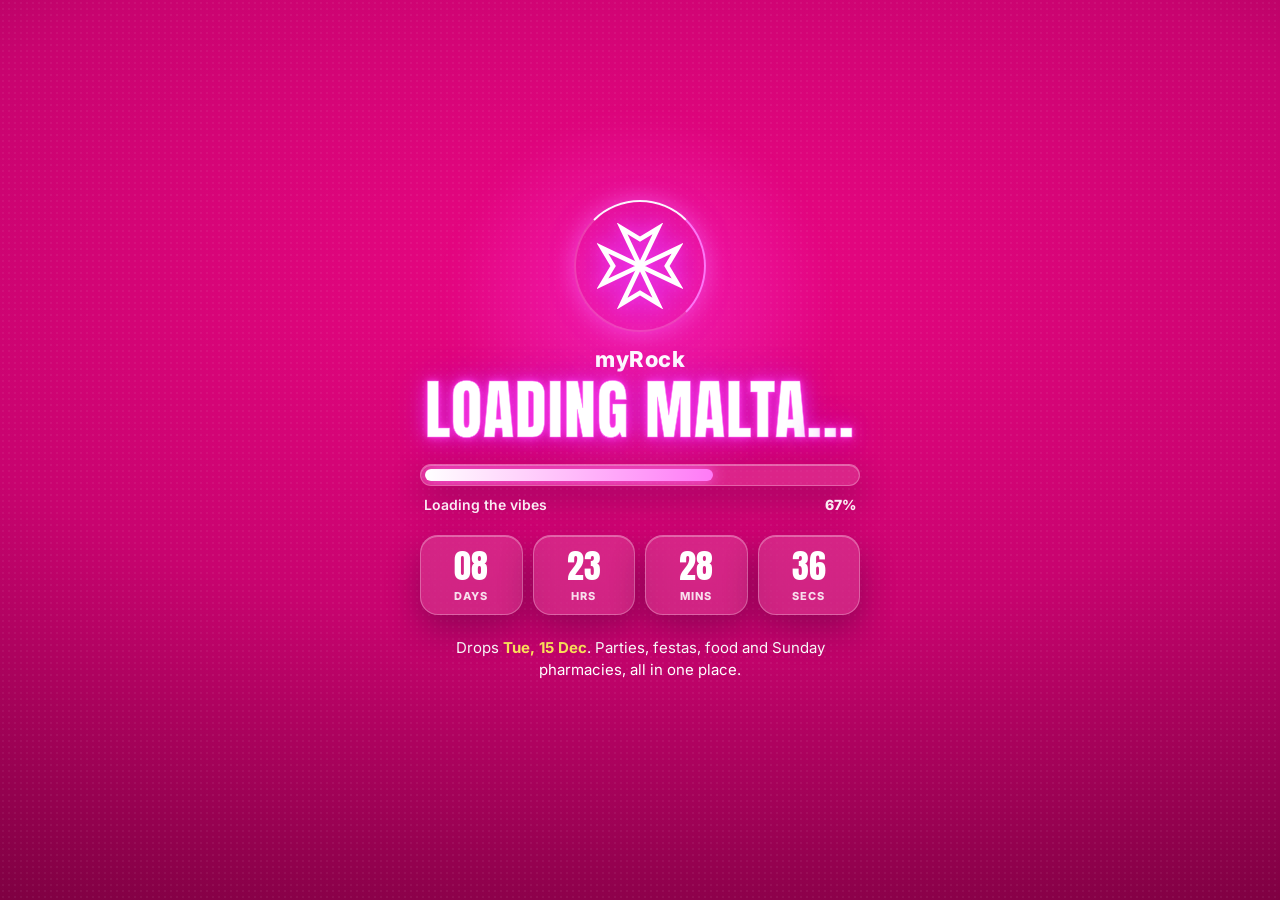
==== commit 74c752b2: "Knock: add the Gerald Eats space (logo, intro, invite button) Co-Authored-By: Claude Fable 5.2 <nore" ====
--- a/index.html
+++ b/index.html
@@ -167,6 +167,16 @@
     <div id="knSample" class="sample-banner" hidden>Sample preview: these are not real restaurants.</div>
     <div id="knChips" class="kn-chips" role="group" aria-label="Pick a food" hidden></div>
     <div id="knFeed"><div class="skeleton" style="height:320px"></div></div>
+    <section class="ge glass-dark" aria-labelledby="geTitle">
+      <img class="ge-img" src="images/gerald-eats.jpg" alt="Gerald Eats" width="900" height="900" loading="lazy">
+      <div class="ge-body">
+        <span class="ge-tag">Coming to Knock</span>
+        <h2 class="ge-title" id="geTitle">One guy. One table. Zero filter.</h2>
+        <p class="ge-txt">Gerald sits down, orders like a normal person, and tells you straight if it's worth your money. No stars, no fancy words. Just: would he go back?</p>
+        <p class="ge-soon">First bite drops soon.</p>
+        <a class="ge-btn press" href="mailto:geraldsmediahouse@gmail.com?subject=Invite%20Gerald%20Eats%20to%20our%20kitchen">Got a kitchen? Invite Gerald</a>
+      </div>
+    </section>
     <p class="ph-note kn-note">Listings on Knock are paid placements. Prices, menus and opening hours are set by each restaurant, so check with them before you go.</p>
   </main>
 
--- a/css/style.css
+++ b/css/style.css
@@ -558,3 +558,59 @@
 .sheet-wrap.show .gm-card{animation:fmIn .38s cubic-bezier(.2,.8,.2,1) both;animation-delay:60ms}
 .fm-detail:not([hidden]){animation:fmIn .28s cubic-bezier(.2,.8,.2,1) both}
 @media (prefers-reduced-motion:reduce){.sheet-wrap.show .fm-card,.sheet-wrap.show .gm-card,.fm-detail:not([hidden]){animation:none}.fm-card,.gm-card{transition:none}}
+/* ===== Film picks v3: clean poster grid, quiet dark sheet, pink for interaction ===== */
+.si-sheet{background:linear-gradient(180deg,#1d0b29 0%,#140819 100%)}
+.fx-sub{margin:-2px 0 12px;color:rgba(255,255,255,.62);font-size:15px}
+.fx-chips{display:flex;gap:8px;overflow-x:auto;padding:2px 0 14px;scrollbar-width:none}
+.fx-chips::-webkit-scrollbar{display:none}
+.fx-chip{flex:none;min-height:44px;padding:0 18px;border-radius:999px;border:1px solid rgba(255,255,255,.14);background:rgba(255,255,255,.07);color:#fff;font:inherit;font-weight:600;font-size:14.5px;cursor:pointer;transition:background .18s,transform .18s}
+.fx-chip[aria-selected="true"]{background:#FF2E82;border-color:#FF2E82;font-weight:800}
+.fx-chip:active{transform:scale(.96)}
+.fx-grid{display:grid;grid-template-columns:repeat(2,minmax(0,1fr));gap:20px 14px}
+.fx-card{position:relative;display:flex;flex-direction:column;min-width:0}
+.fx-poster{position:relative;display:block;width:100%;aspect-ratio:1/1;padding:0;border:0;border-radius:14px;overflow:hidden;background:#24102f;cursor:pointer;transition:transform .18s cubic-bezier(.2,.9,.3,1.2)}
+.fx-poster:active{transform:scale(.97)}
+.fx-poster img{width:100%;height:100%;object-fit:cover;object-position:center 18%;display:block}
+.fx-poster .fm-art{position:absolute;inset:0;aspect-ratio:auto}
+.fx-rate{position:absolute;top:8px;left:8px;display:flex;align-items:center;gap:4px;padding:5px 9px;border-radius:9px;background:rgba(15,6,20,.78);color:#fff;font-weight:800;font-size:13.5px;line-height:1}
+.fx-rate i{font-style:normal;color:#FFC83D}
+.fx-save{position:absolute;top:0;right:0;width:44px;height:44px;display:grid;place-items:center;border:0;background:none;color:#fff;cursor:pointer;filter:drop-shadow(0 1px 3px rgba(0,0,0,.7));transition:transform .2s cubic-bezier(.2,.9,.3,1.4)}
+.fx-save[aria-pressed="true"]{color:#FF2E82;transform:scale(1.12)}
+.fx-save[aria-pressed="true"] svg{fill:#FF2E82}
+.fx-title{margin-top:9px;font-weight:800;font-size:17px;line-height:1.15;color:#fff;letter-spacing:-.2px}
+.fx-meta{margin-top:3px;font-size:13.5px;color:rgba(255,255,255,.58)}
+.sheet-wrap.show .fx-card{animation:fmIn .38s cubic-bezier(.2,.8,.2,1) both;animation-delay:calc(var(--i,0) * 35ms + 80ms)}
+/* jump chips and section marks follow the same quiet language */
+.si-chip{background:rgba(255,255,255,.07);border-color:rgba(255,255,255,.14);font-weight:600}
+.si-h::before{background:#FF2E82}
+@media (min-width:600px){.fx-grid{grid-template-columns:repeat(3,minmax(0,1fr))}}
+@media (prefers-reduced-motion:reduce){.sheet-wrap.show .fx-card{animation:none}.fx-poster,.fx-save,.fx-chip{transition:none}}
+/* game card follows the cleaner direction */
+.gm-card{border-radius:14px;border:1px solid rgba(255,255,255,.14);overflow:hidden}
+.gm-txt{background:rgba(255,255,255,.06)}
+.gm-title{font-family:inherit;font-weight:800;font-size:22px;text-transform:none;letter-spacing:-.3px}
+.gm-card .fm-genre{background:rgba(255,255,255,.12);color:#fff;border-radius:999px;padding:4px 10px}
+.gm-more{background:#FF2E82;color:#fff;border-radius:999px;padding:10px 16px}
+.gm-score b{color:#FFC83D}
+.si-knock-card{border-radius:14px;border:1px solid rgba(255,255,255,.14);background:rgba(255,255,255,.06)}
+.si-knock-logo{border-radius:12px}
+
+/* Football this week: day chips + compact rows */
+.fbw{margin:0 0 12px;padding:14px 16px;border-radius:14px;background:rgba(255,255,255,.07);border:1px solid rgba(255,255,255,.14)}
+.fbw-lg{margin:0 0 8px;font-size:11.5px;font-weight:800;letter-spacing:.8px;text-transform:uppercase;color:#FFD21F}
+.fbw-row{display:flex;align-items:baseline;gap:14px;padding:9px 0;border-top:1px solid rgba(255,255,255,.09)}
+.fbw-lg+.fbw-row{border-top:0}
+.fbw-t{flex:none;width:48px;font-weight:800;font-size:15px;color:#FF7AB0;font-variant-numeric:tabular-nums}
+.fbw-m{flex:1;min-width:0;font-size:16px;font-weight:600;line-height:1.3}
+.fbw-m em{font-style:normal;opacity:.55;font-weight:500;font-size:13px;margin:0 2px}
+
+/* Gerald Eats: the review space inside Knock */
+.ge{overflow:hidden;border-radius:22px;border:1px solid rgba(255,255,255,.22);background:#14060f;box-shadow:0 0 0 1px rgba(255,10,160,.35),0 14px 34px rgba(30,0,40,.45)}
+.ge-img{display:block;width:100%;height:auto;aspect-ratio:1/1;object-fit:cover}
+.ge-body{padding:18px 18px 20px;display:flex;flex-direction:column;gap:10px}
+.ge-tag{align-self:flex-start;font-size:11.5px;font-weight:800;letter-spacing:1px;text-transform:uppercase;padding:5px 10px;border-radius:999px;background:#FF2E82;color:#fff}
+.ge-title{margin:0;font-family:Anton,Impact,sans-serif;font-weight:400;font-size:clamp(26px,7.4vw,34px);line-height:1.05;text-transform:uppercase;letter-spacing:.4px;color:#fff}
+.ge-txt{margin:0;font-size:15.5px;line-height:1.5;color:rgba(255,255,255,.9)}
+.ge-soon{margin:0;font-weight:800;font-size:14px;color:#FFD21F}
+.ge-btn{align-self:flex-start;display:inline-flex;align-items:center;min-height:48px;padding:0 20px;border-radius:999px;background:#FF2E82;color:#fff;font-weight:800;font-size:15px;text-decoration:none;box-shadow:0 0 18px rgba(255,46,130,.55)}
+@media (min-width:600px){.ge{display:flex;align-items:stretch}.ge-img{width:46%;aspect-ratio:auto}.ge-body{flex:1;justify-content:center}}
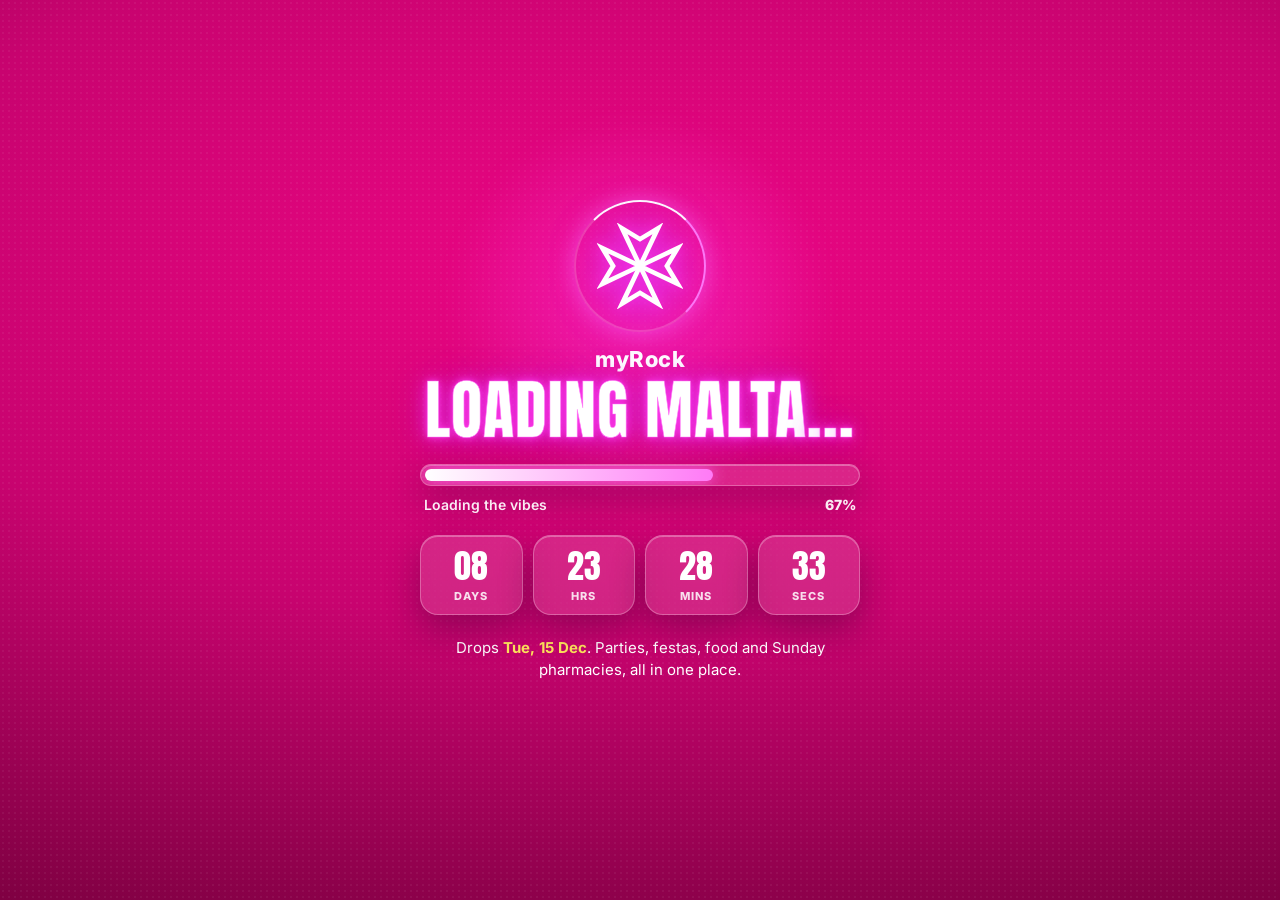
==== commit 28e31f7c: "Hide Knock for now (config switch, code kept); Gerald Eats moves to the home screen and takes the Fo" ====
--- a/index.html
+++ b/index.html
@@ -115,6 +115,17 @@
       <div id="eventRow" class="row-outer"></div>
     </section>
 
+    <section class="section ge glass-dark" id="geraldEats" aria-labelledby="geTitle">
+      <img class="ge-img" src="images/gerald-eats.jpg" alt="Gerald Eats" width="900" height="900" loading="lazy">
+      <div class="ge-body">
+        <span class="ge-tag">New on myRock</span>
+        <h2 class="ge-title" id="geTitle">One guy. One table. Zero filter.</h2>
+        <p class="ge-txt">Gerald sits down, orders like a normal person, and tells you straight if it's worth your money. No stars, no fancy words. Just: would he go back?</p>
+        <p class="ge-soon">First bite drops soon.</p>
+        <a class="ge-btn press" href="mailto:geraldsmediahouse@gmail.com?subject=Invite%20Gerald%20Eats%20to%20our%20kitchen">Got a kitchen? Invite Gerald</a>
+      </div>
+    </section>
+
     <section id="useful" class="section mr-in" style="animation-delay:300ms" aria-labelledby="essTitle">
       <div class="sec-head">
         <div>
@@ -137,8 +148,8 @@
           <img src="images/ferry.jpg" alt="" loading="lazy"><span class="pill">Ferries</span></a>
         <a class="tile card press" id="pharmTile" href="https://medicinesauthority.gov.mt/pharmacyroster" target="_blank" rel="noopener noreferrer" aria-label="Pharmacies open on Sundays and holidays">
           <img src="images/pharm.jpg" alt="" loading="lazy"><span class="pill">Pharmacies</span></a>
-        <a class="tile card press" href="#knock" id="knockTile" aria-label="Food on Knock">
-          <img src="images/knock2.jpg" alt="" loading="lazy"><span class="pill">Food</span></a>
+        <a class="tile card press" href="#geraldEats" id="knockTile" aria-label="Gerald Eats: honest food reviews">
+          <img src="images/gerald-eats.jpg" alt="" style="object-position:50% 92%" loading="lazy"><span class="pill">Gerald Eats</span></a>
         <div class="socials" id="socials">
           <span class="h2 neon-text socials-title">Our Socials</span>
           <div class="socials-row" id="socialLinks"></div>
@@ -167,16 +178,6 @@
     <div id="knSample" class="sample-banner" hidden>Sample preview: these are not real restaurants.</div>
     <div id="knChips" class="kn-chips" role="group" aria-label="Pick a food" hidden></div>
     <div id="knFeed"><div class="skeleton" style="height:320px"></div></div>
-    <section class="ge glass-dark" aria-labelledby="geTitle">
-      <img class="ge-img" src="images/gerald-eats.jpg" alt="Gerald Eats" width="900" height="900" loading="lazy">
-      <div class="ge-body">
-        <span class="ge-tag">Coming to Knock</span>
-        <h2 class="ge-title" id="geTitle">One guy. One table. Zero filter.</h2>
-        <p class="ge-txt">Gerald sits down, orders like a normal person, and tells you straight if it's worth your money. No stars, no fancy words. Just: would he go back?</p>
-        <p class="ge-soon">First bite drops soon.</p>
-        <a class="ge-btn press" href="mailto:geraldsmediahouse@gmail.com?subject=Invite%20Gerald%20Eats%20to%20our%20kitchen">Got a kitchen? Invite Gerald</a>
-      </div>
-    </section>
     <p class="ph-note kn-note">Listings on Knock are paid placements. Prices, menus and opening hours are set by each restaurant, so check with them before you go.</p>
   </main>
 
--- a/css/style.css
+++ b/css/style.css
@@ -614,3 +614,8 @@
 .ge-soon{margin:0;font-weight:800;font-size:14px;color:#FFD21F}
 .ge-btn{align-self:flex-start;display:inline-flex;align-items:center;min-height:48px;padding:0 20px;border-radius:999px;background:#FF2E82;color:#fff;font-weight:800;font-size:15px;text-decoration:none;box-shadow:0 0 18px rgba(255,46,130,.55)}
 @media (min-width:600px){.ge{display:flex;align-items:stretch}.ge-img{width:46%;aspect-ratio:auto}.ge-body{flex:1;justify-content:center}}
+
+/* Knock switched off: 3-tab bar; Gerald Eats lives on Discover */
+.no-knock .tabbar{grid-template-columns:repeat(3,minmax(0,1fr))}
+.no-knock .tab-ind{width:calc((100% - 12px)/3)}
+#geraldEats{scroll-margin-top:16px}
